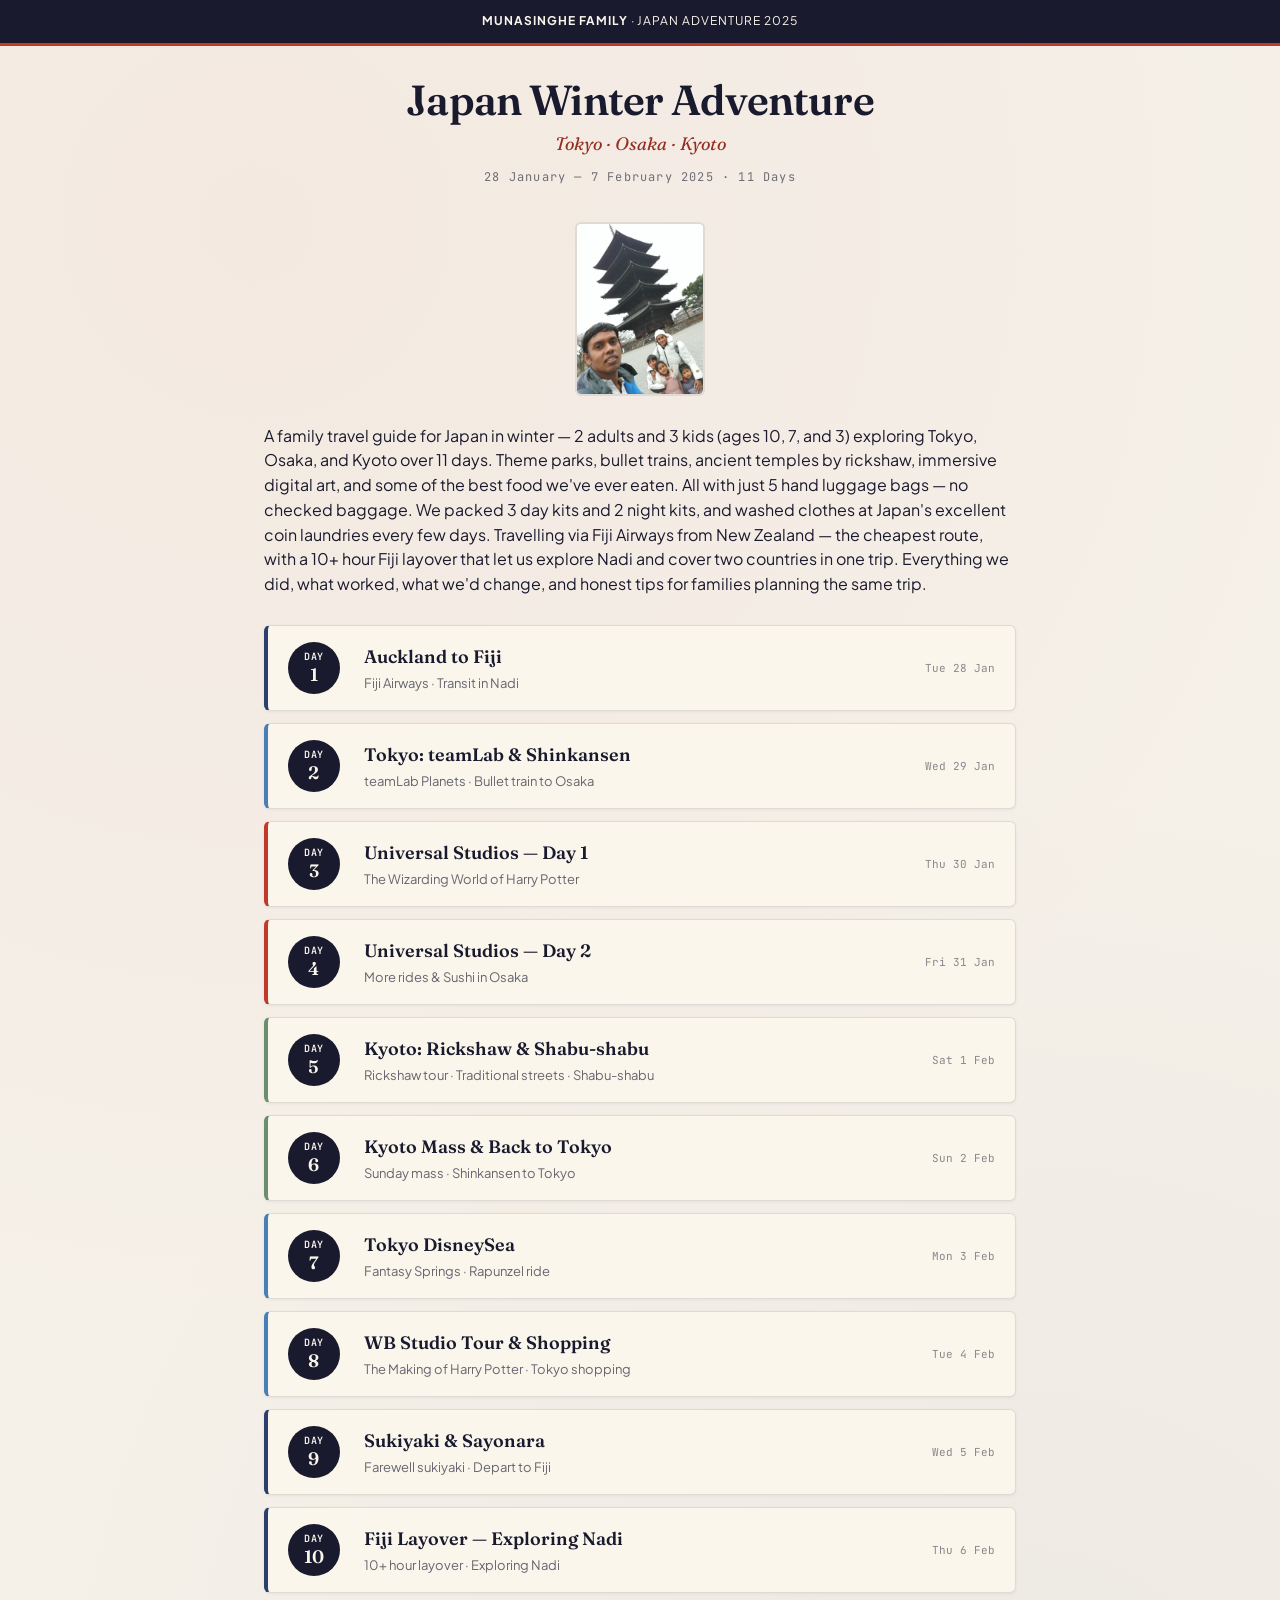
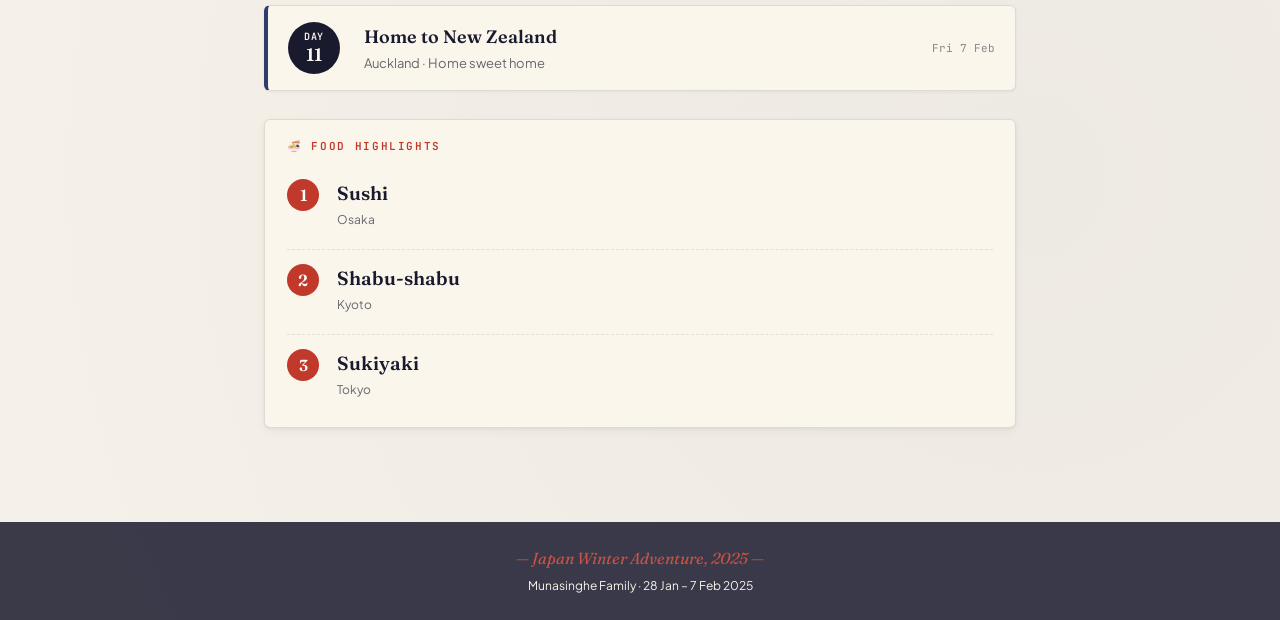
==== Japan/index.html @ 6b9cfd55 "Initial commit — Japan Winter Adventure 2025 travel guide Family travel guide for 11-day Japan trip " ====
<!DOCTYPE html>
<html lang="en">
<head>
<meta charset="UTF-8">
<meta name="viewport" content="width=device-width, initial-scale=1.0">
<title>Munasinghe Family Japan Trip 2025</title>
<link rel="stylesheet" href="styles.css">
<script src="photos.js" defer></script>
</head>
<body>
<div class="topbar"><strong>Munasinghe Family</strong> · Japan Adventure 2025</div>
<div class="container">

  <div class="trip-header">
    <h1>Japan Winter Adventure</h1>
    <div class="trip-sub">Tokyo · Osaka · Kyoto</div>
    <div class="trip-dates">28 January — 7 February 2025 · 11 Days</div>
  </div>

  <div class="photo-grid" style="margin-bottom: 28px;">
    <div class="photo-slot portrait">
      <img src="images/japan-family-hero.jpg" alt="japan-family-hero.jpg">
    </div>
  </div>

  <div class="summary" style="margin-bottom: 28px;">A family travel guide for Japan in winter — 2 adults and 3 kids (ages 10, 7, and 3) exploring Tokyo, Osaka, and Kyoto over 11 days. Theme parks, bullet trains, ancient temples by rickshaw, immersive digital art, and some of the best food we've ever eaten. All with just 5 hand luggage bags — no checked baggage. We packed 3 day kits and 2 night kits, and washed clothes at Japan's excellent coin laundries every few days. Travelling via Fiji Airways from New Zealand — the cheapest route, with a 10+ hour Fiji layover that let us explore Nadi and cover two countries in one trip. Everything we did, what worked, what we'd change, and honest tips for families planning the same trip.</div>

  <div class="day-grid">

    <a href="day_01.html" class="day-card flight">
      <div class="day-badge"><span>DAY</span><span class="num">1</span></div>
      <div class="day-info">
        <h3>Auckland to Fiji</h3>
        <div class="day-desc">Fiji Airways · Transit in Nadi</div>
      </div>
      <div class="day-date">Tue 28 Jan</div>
    </a>

    <a href="day_02.html" class="day-card tokyo">
      <div class="day-badge"><span>DAY</span><span class="num">2</span></div>
      <div class="day-info">
        <h3>Tokyo: teamLab &amp; Shinkansen</h3>
        <div class="day-desc">teamLab Planets · Bullet train to Osaka</div>
      </div>
      <div class="day-date">Wed 29 Jan</div>
    </a>

    <a href="day_03.html" class="day-card osaka">
      <div class="day-badge"><span>DAY</span><span class="num">3</span></div>
      <div class="day-info">
        <h3>Universal Studios — Day 1</h3>
        <div class="day-desc">The Wizarding World of Harry Potter</div>
      </div>
      <div class="day-date">Thu 30 Jan</div>
    </a>

    <a href="day_04.html" class="day-card osaka">
      <div class="day-badge"><span>DAY</span><span class="num">4</span></div>
      <div class="day-info">
        <h3>Universal Studios — Day 2</h3>
        <div class="day-desc">More rides &amp; Sushi in Osaka</div>
      </div>
      <div class="day-date">Fri 31 Jan</div>
    </a>

    <a href="day_05.html" class="day-card kyoto">
      <div class="day-badge"><span>DAY</span><span class="num">5</span></div>
      <div class="day-info">
        <h3>Kyoto: Rickshaw &amp; Shabu-shabu</h3>
        <div class="day-desc">Rickshaw tour · Traditional streets · Shabu-shabu</div>
      </div>
      <div class="day-date">Sat 1 Feb</div>
    </a>

    <a href="day_06.html" class="day-card kyoto">
      <div class="day-badge"><span>DAY</span><span class="num">6</span></div>
      <div class="day-info">
        <h3>Kyoto Mass &amp; Back to Tokyo</h3>
        <div class="day-desc">Sunday mass · Shinkansen to Tokyo</div>
      </div>
      <div class="day-date">Sun 2 Feb</div>
    </a>

    <a href="day_07.html" class="day-card tokyo">
      <div class="day-badge"><span>DAY</span><span class="num">7</span></div>
      <div class="day-info">
        <h3>Tokyo DisneySea</h3>
        <div class="day-desc">Fantasy Springs · Rapunzel ride</div>
      </div>
      <div class="day-date">Mon 3 Feb</div>
    </a>

    <a href="day_08.html" class="day-card tokyo">
      <div class="day-badge"><span>DAY</span><span class="num">8</span></div>
      <div class="day-info">
        <h3>WB Studio Tour &amp; Shopping</h3>
        <div class="day-desc">The Making of Harry Potter · Tokyo shopping</div>
      </div>
      <div class="day-date">Tue 4 Feb</div>
    </a>

    <a href="day_09.html" class="day-card flight">
      <div class="day-badge"><span>DAY</span><span class="num">9</span></div>
      <div class="day-info">
        <h3>Sukiyaki &amp; Sayonara</h3>
        <div class="day-desc">Farewell sukiyaki · Depart to Fiji</div>
      </div>
      <div class="day-date">Wed 5 Feb</div>
    </a>

    <a href="day_10.html" class="day-card flight">
      <div class="day-badge"><span>DAY</span><span class="num">10</span></div>
      <div class="day-info">
        <h3>Fiji Layover — Exploring Nadi</h3>
        <div class="day-desc">10+ hour layover · Exploring Nadi</div>
      </div>
      <div class="day-date">Thu 6 Feb</div>
    </a>

    <a href="day_11.html" class="day-card flight">
      <div class="day-badge"><span>DAY</span><span class="num">11</span></div>
      <div class="day-info">
        <h3>Home to New Zealand</h3>
        <div class="day-desc">Auckland · Home sweet home</div>
      </div>
      <div class="day-date">Fri 7 Feb</div>
    </a>

  </div>

  <div class="card" style="margin-top: 28px;">
    <div class="card-label">🍜 Food Highlights</div>
    <div class="excursion-item">
      <div class="ex-num">1</div>
      <div><div class="ex-name">Sushi</div><div class="ex-addr">Osaka</div></div>
    </div>
    <div class="excursion-item">
      <div class="ex-num">2</div>
      <div><div class="ex-name">Shabu-shabu</div><div class="ex-addr">Kyoto</div></div>
    </div>
    <div class="excursion-item">
      <div class="ex-num">3</div>
      <div><div class="ex-name">Sukiyaki</div><div class="ex-addr">Tokyo</div></div>
    </div>
  </div>

</div>
<footer>
  <div class="mark">— Japan Winter Adventure, 2025 —</div>
  <div>Munasinghe Family · 28 Jan – 7 Feb 2025</div>
</footer>
</body>
</html>
---- Japan/styles.css ----
@import url('https://fonts.googleapis.com/css2?family=Fraunces:ital,wght@0,600;1,500&family=Plus+Jakarta+Sans:wght@400;600;700&family=JetBrains+Mono:wght@400;600&display=swap');

:root {
  --ink: #1a1a2e;
  --parchment: #f5f0e8;
  --cream: #faf6ec;
  --vermillion: #c0392b;
  --vermillion-deep: #962d22;
  --gold: #c89b3c;
  --gold-deep: #a47a23;
  --indigo: #2c3e6b;
  --sakura: #e8a0b4;
  --sage: #6b8e6f;
  --sky: #4a7fb5;
  --line: rgba(26,26,46,0.12);
}

* { margin: 0; padding: 0; box-sizing: border-box; }

body {
  font-family: 'Plus Jakarta Sans', -apple-system, sans-serif;
  background: var(--parchment); color: var(--ink); line-height: 1.55;
  background-image:
    radial-gradient(circle at 20% 10%, rgba(192,57,43,0.04), transparent 50%),
    radial-gradient(circle at 80% 80%, rgba(44,62,107,0.04), transparent 50%);
}

/* ── Top bar ── */
.topbar {
  background: var(--ink); color: var(--cream);
  padding: 12px 24px; text-align: center;
  font-size: 12px; letter-spacing: 0.08em; text-transform: uppercase;
  border-bottom: 3px solid var(--vermillion);
}
.topbar a { color: var(--gold); text-decoration: none; font-weight: 600; }
.topbar a:hover { text-decoration: underline; }

/* ── Container ── */
.container { max-width: 800px; margin: 0 auto; padding: 32px 24px; }

/* ── Hero ── */
.hero { margin-bottom: 28px; padding-bottom: 20px; border-bottom: 2px solid var(--line); }
.hero .day-num {
  font-family: 'JetBrains Mono', monospace; font-size: 12px;
  letter-spacing: 0.25em; text-transform: uppercase;
  color: var(--vermillion); margin-bottom: 8px; font-weight: 600;
}
.hero h1 {
  font-family: 'Fraunces', serif; font-weight: 600;
  font-size: clamp(34px, 5vw, 50px); letter-spacing: -0.025em;
  line-height: 1.0; color: var(--ink); margin-bottom: 10px;
}
.hero .subtitle {
  font-family: 'Fraunces', serif; font-style: italic;
  font-size: 18px; color: var(--vermillion-deep); margin-bottom: 14px;
}
.hero-meta { display: flex; flex-wrap: wrap; gap: 8px; align-items: center; }
.country-chip {
  display: inline-flex; align-items: center; gap: 6px;
  font-size: 13px; color: white; background: var(--ink);
  padding: 6px 14px; border-radius: 100px; font-weight: 600;
}
.country-chip .sub { opacity: 0.7; font-weight: 400; margin-left: 4px; }
.city-chip {
  font-size: 12px; padding: 6px 12px; border-radius: 100px;
  font-weight: 600; background: var(--vermillion); color: white;
}
.city-chip.travel { background: var(--sky); }
.city-chip.transit { background: var(--indigo); }
.date-chip {
  font-family: 'JetBrains Mono', monospace; font-size: 11px;
  letter-spacing: 0.05em; padding: 6px 12px;
  background: var(--cream); border: 1px solid var(--line);
  border-radius: 4px; font-weight: 600;
}

/* ── Cards ── */
.card {
  background: var(--cream); border: 1px solid var(--line); border-radius: 6px;
  padding: 18px 22px; margin-bottom: 14px;
  box-shadow: 0 1px 3px rgba(26,26,46,0.06), 0 4px 12px rgba(26,26,46,0.04);
}
.card-label {
  font-family: 'JetBrains Mono', monospace; font-size: 11px;
  letter-spacing: 0.15em; text-transform: uppercase;
  color: var(--vermillion); font-weight: 600; margin-bottom: 10px;
}

.summary { font-size: 16px; line-height: 1.55; margin-bottom: 20px; }

/* Card variants */
.travel-card { border-left: 4px solid var(--sky); font-size: 14px; }
.travel-card div { margin: 4px 0; }
.travel-card strong { font-weight: 600; }

.food-card { border-left: 4px solid var(--gold); }
.food-card .food-name { font-family: 'Fraunces', serif; font-size: 20px; font-weight: 600; margin-bottom: 4px; }
.food-card .food-note { font-size: 14px; opacity: 0.75; }

.highlight-card { border-left: 4px solid var(--vermillion); }
.tip-card { border-left: 4px solid var(--sakura); }

.list-card ul { list-style: none; padding: 0; }
.list-card li {
  padding: 7px 0 7px 28px; position: relative;
  font-size: 14.5px; line-height: 1.55;
  border-bottom: 1px dashed rgba(26,26,46,0.08);
}
.list-card li:last-child { border-bottom: none; }
.list-card li::before {
  content: '•'; position: absolute; left: 8px; top: 6px;
  color: var(--vermillion); font-size: 18px; font-weight: 700;
}
.tip-card li::before { color: var(--sakura); }

/* ── Photo + Content side-by-side ── */
.photo-content {
  display: grid; grid-template-columns: 1fr 1fr;
  gap: 16px; margin-bottom: 14px; align-items: start;
}
.photo-content.img-left { grid-template-columns: auto 1fr; }
.photo-content.img-right { grid-template-columns: 1fr auto; }
.photo-content .photo-side {
  display: flex; flex-direction: column; gap: 10px;
}
.photo-content .content-side {
  display: flex; flex-direction: column; gap: 14px;
}

/* ── Photo slots ── */
.photo-slot {
  background: var(--cream); border: 2px dashed var(--line);
  border-radius: 6px; overflow: hidden; position: relative;
  display: flex; align-items: center; justify-content: center;
  width: 200px; aspect-ratio: 4 / 3;
}
.photo-slot img {
  width: 100%; height: 100%; display: block; border-radius: 4px;
  object-fit: cover;
}
.photo-slot.landscape {
  aspect-ratio: 16 / 10;
  width: 240px;
}
.photo-slot.portrait {
  aspect-ratio: 3 / 4;
  width: 150px;
}

/* ── Standalone photo grids (for rows of multiple photos) ── */
.photo-grid {
  display: flex; flex-wrap: wrap; gap: 10px; margin-bottom: 14px;
  justify-content: center;
}
.photo-grid .photo-slot { flex: 0 1 180px; }
.photo-grid .photo-slot.landscape { flex: 0 1 200px; max-width: 260px; }
.photo-grid .photo-slot.portrait { flex: 0 0 130px; }
.photo-slot .placeholder {
  text-align: center; padding: 20px; font-size: 12px;
  color: rgba(26,26,46,0.35); font-weight: 600;
  font-family: 'JetBrains Mono', monospace;
}
.photo-slot .placeholder::before {
  content: '📷'; display: block; font-size: 28px; margin-bottom: 8px;
}
.photo-caption {
  font-size: 12px; text-align: center; opacity: 0.6;
  margin-top: 6px; font-style: italic;
}

/* ── Excursion items ── */
.excursion-item {
  display: grid; grid-template-columns: 36px 1fr;
  gap: 14px; padding: 14px 0;
  border-bottom: 1px dashed rgba(26,26,46,0.1); align-items: start;
}
.excursion-item:last-child { border-bottom: none; padding-bottom: 4px; }
.excursion-item:first-of-type { padding-top: 4px; }
.ex-num {
  width: 32px; height: 32px; background: var(--vermillion); color: white;
  border-radius: 50%; display: flex; align-items: center; justify-content: center;
  font-family: 'Fraunces', serif; font-size: 16px; font-weight: 600; flex-shrink: 0;
}
.ex-name { font-family: 'Fraunces', serif; font-size: 19px; font-weight: 600; margin-bottom: 2px; }
.ex-addr { font-size: 12px; opacity: 0.65; margin-bottom: 6px; }
.ex-note { font-size: 14px; line-height: 1.5; margin-bottom: 6px; }
.ex-meta { display: flex; flex-wrap: wrap; gap: 12px; font-size: 12px; opacity: 0.75; font-weight: 600; }
.ex-meta span { background: var(--parchment); padding: 3px 8px; border-radius: 3px; }

/* ── Navigation ── */
.nav-row {
  display: flex; justify-content: space-between; align-items: center;
  gap: 12px; margin-top: 36px; padding-top: 22px;
  border-top: 1px solid var(--line); flex-wrap: wrap;
}
.nav-link {
  font-size: 13px; color: var(--ink); text-decoration: none; font-weight: 600;
  padding: 8px 14px; border: 1px solid var(--line); border-radius: 4px;
  transition: all 0.15s; background: var(--cream); white-space: nowrap;
  overflow: hidden; text-overflow: ellipsis; max-width: 45%;
}
.nav-link:hover:not(.disabled) { background: var(--ink); color: var(--cream); border-color: var(--ink); }
.nav-link.disabled { opacity: 0.4; cursor: default; }
.nav-home { text-align: center; background: var(--vermillion); color: white; border-color: var(--vermillion-deep); }
.nav-home:hover { background: var(--vermillion-deep); color: white; }

/* ── Footer ── */
footer {
  background: var(--ink); color: var(--cream); padding: 24px;
  margin-top: 48px; text-align: center; font-size: 12px; opacity: 0.85;
}
footer .mark {
  font-family: 'Fraunces', serif; font-style: italic;
  color: var(--vermillion); font-size: 16px; margin-bottom: 6px;
}

/* ── Index page ── */
.trip-header { text-align: center; margin-bottom: 36px; }
.trip-header h1 {
  font-family: 'Fraunces', serif; font-weight: 600;
  font-size: clamp(28px, 4vw, 42px); letter-spacing: -0.02em;
  line-height: 1.05; margin-bottom: 8px;
}
.trip-header .trip-sub {
  font-family: 'Fraunces', serif; font-style: italic;
  font-size: 18px; color: var(--vermillion-deep);
}
.trip-header .trip-dates {
  font-family: 'JetBrains Mono', monospace; font-size: 12px;
  letter-spacing: 0.1em; margin-top: 10px; opacity: 0.6;
}
.day-grid { display: grid; gap: 12px; }
.day-card {
  display: grid; grid-template-columns: 60px 1fr auto;
  align-items: center; gap: 16px;
  background: var(--cream); border: 1px solid var(--line); border-radius: 6px;
  padding: 16px 20px; text-decoration: none; color: var(--ink);
  box-shadow: 0 1px 3px rgba(26,26,46,0.06);
  transition: all 0.15s;
}
.day-card:hover { border-color: var(--vermillion); box-shadow: 0 2px 8px rgba(192,57,43,0.12); transform: translateY(-1px); }
.day-card .day-badge {
  width: 52px; height: 52px; border-radius: 50%;
  background: var(--ink); color: var(--cream);
  display: flex; flex-direction: column; align-items: center; justify-content: center;
  font-family: 'JetBrains Mono', monospace; font-size: 10px; font-weight: 600;
  letter-spacing: 0.05em; line-height: 1.3;
}
.day-card .day-badge .num { font-size: 18px; font-family: 'Fraunces', serif; }
.day-card .day-info h3 { font-family: 'Fraunces', serif; font-size: 18px; font-weight: 600; margin-bottom: 2px; }
.day-card .day-info .day-desc { font-size: 13px; opacity: 0.65; }
.day-card .day-date { font-family: 'JetBrains Mono', monospace; font-size: 11px; opacity: 0.5; text-align: right; white-space: nowrap; }
.day-card.flight { border-left: 4px solid var(--indigo); }
.day-card.osaka { border-left: 4px solid var(--vermillion); }
.day-card.kyoto { border-left: 4px solid var(--sage); }
.day-card.tokyo { border-left: 4px solid var(--sky); }

/* ── Responsive ── */
@media (max-width: 600px) {
  .container { padding: 24px 16px; }
  .nav-link { font-size: 11px; padding: 6px 10px; max-width: 40%; }
  .photo-content { grid-template-columns: 1fr !important; }
  .photo-content .photo-side { align-items: center; }
  .photo-slot, .photo-slot.landscape { width: 100%; max-width: 320px; }
  .photo-slot.portrait { width: 140px; max-width: 140px; }
  .photo-grid .photo-slot { flex: 1 1 140px; max-width: 100%; }
  .day-card { grid-template-columns: 48px 1fr; }
  .day-card .day-date { display: none; }
}
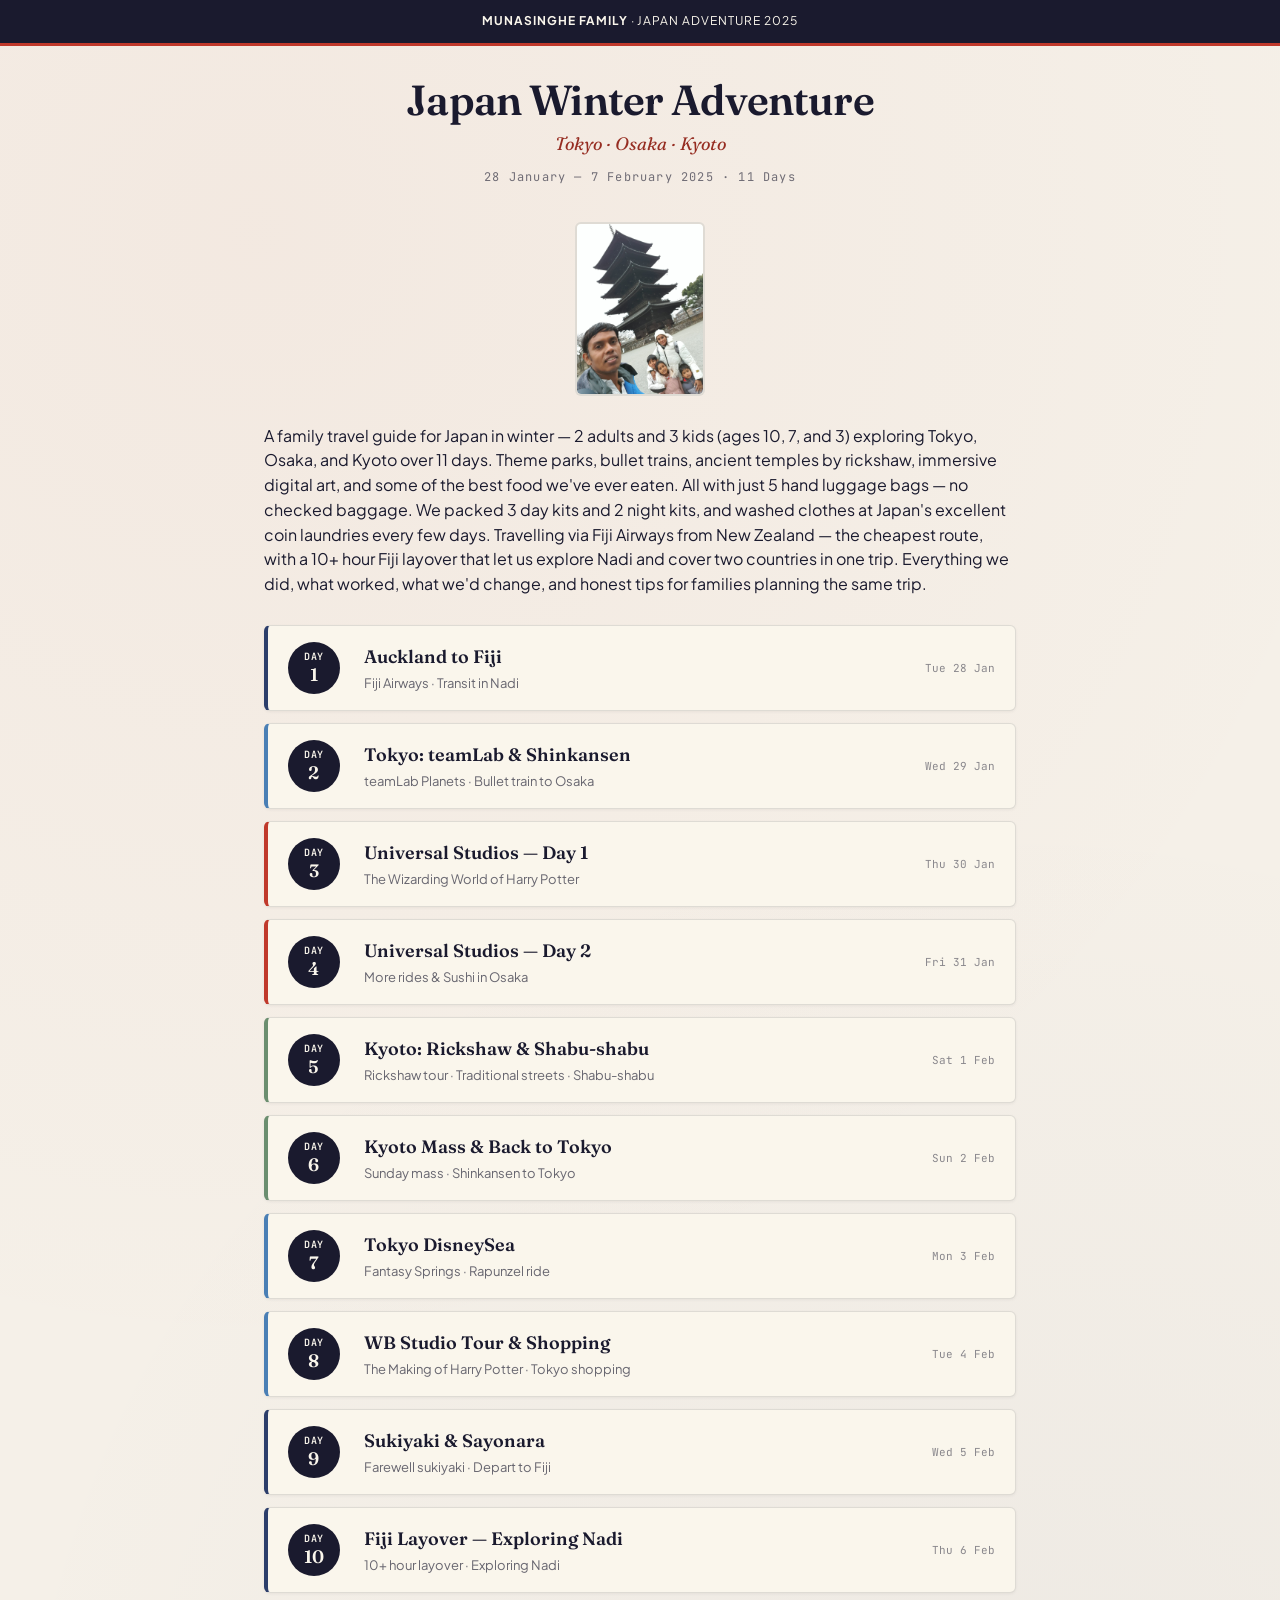
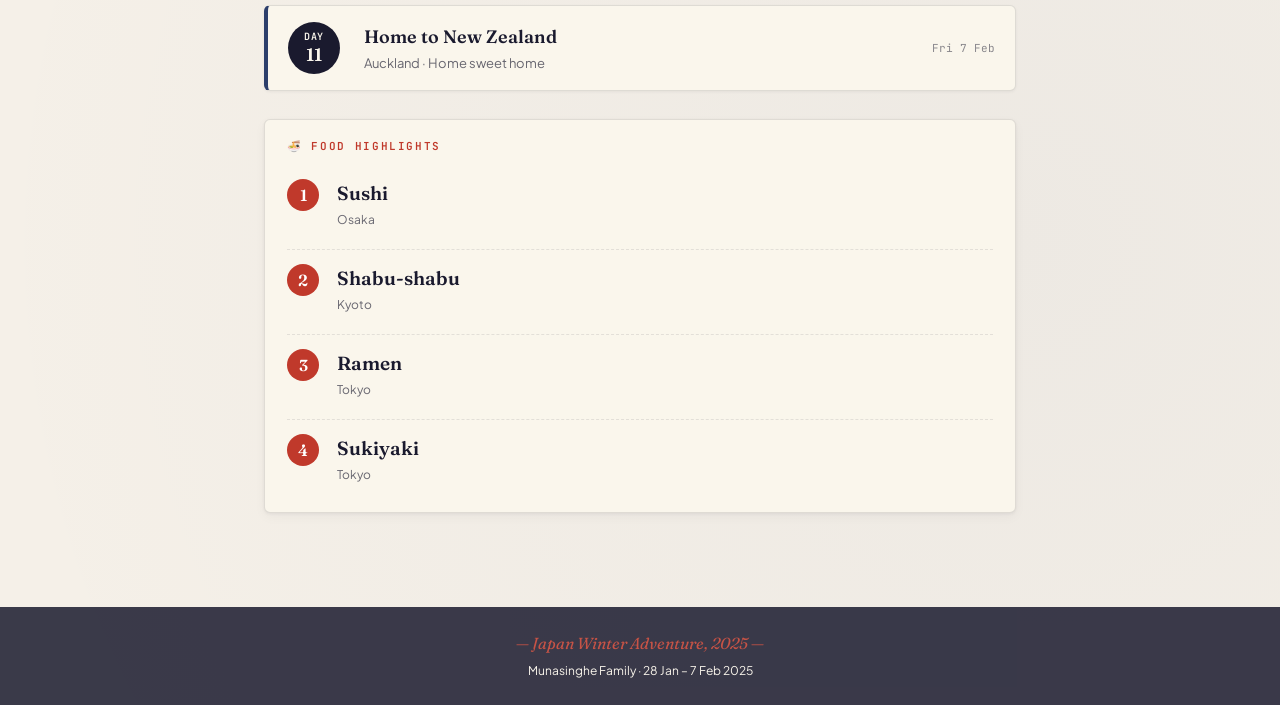
==== commit c4d4866a: "Add ramen to food highlights on Japan index Co-Authored-By: Claude Opus 4.6 <noreply@anthropic.com>" ====
--- a/Japan/index.html
+++ b/Japan/index.html
@@ -140,6 +140,10 @@
     </div>
     <div class="excursion-item">
       <div class="ex-num">3</div>
+      <div><div class="ex-name">Ramen</div><div class="ex-addr">Tokyo</div></div>
+    </div>
+    <div class="excursion-item">
+      <div class="ex-num">4</div>
       <div><div class="ex-name">Sukiyaki</div><div class="ex-addr">Tokyo</div></div>
     </div>
   </div>
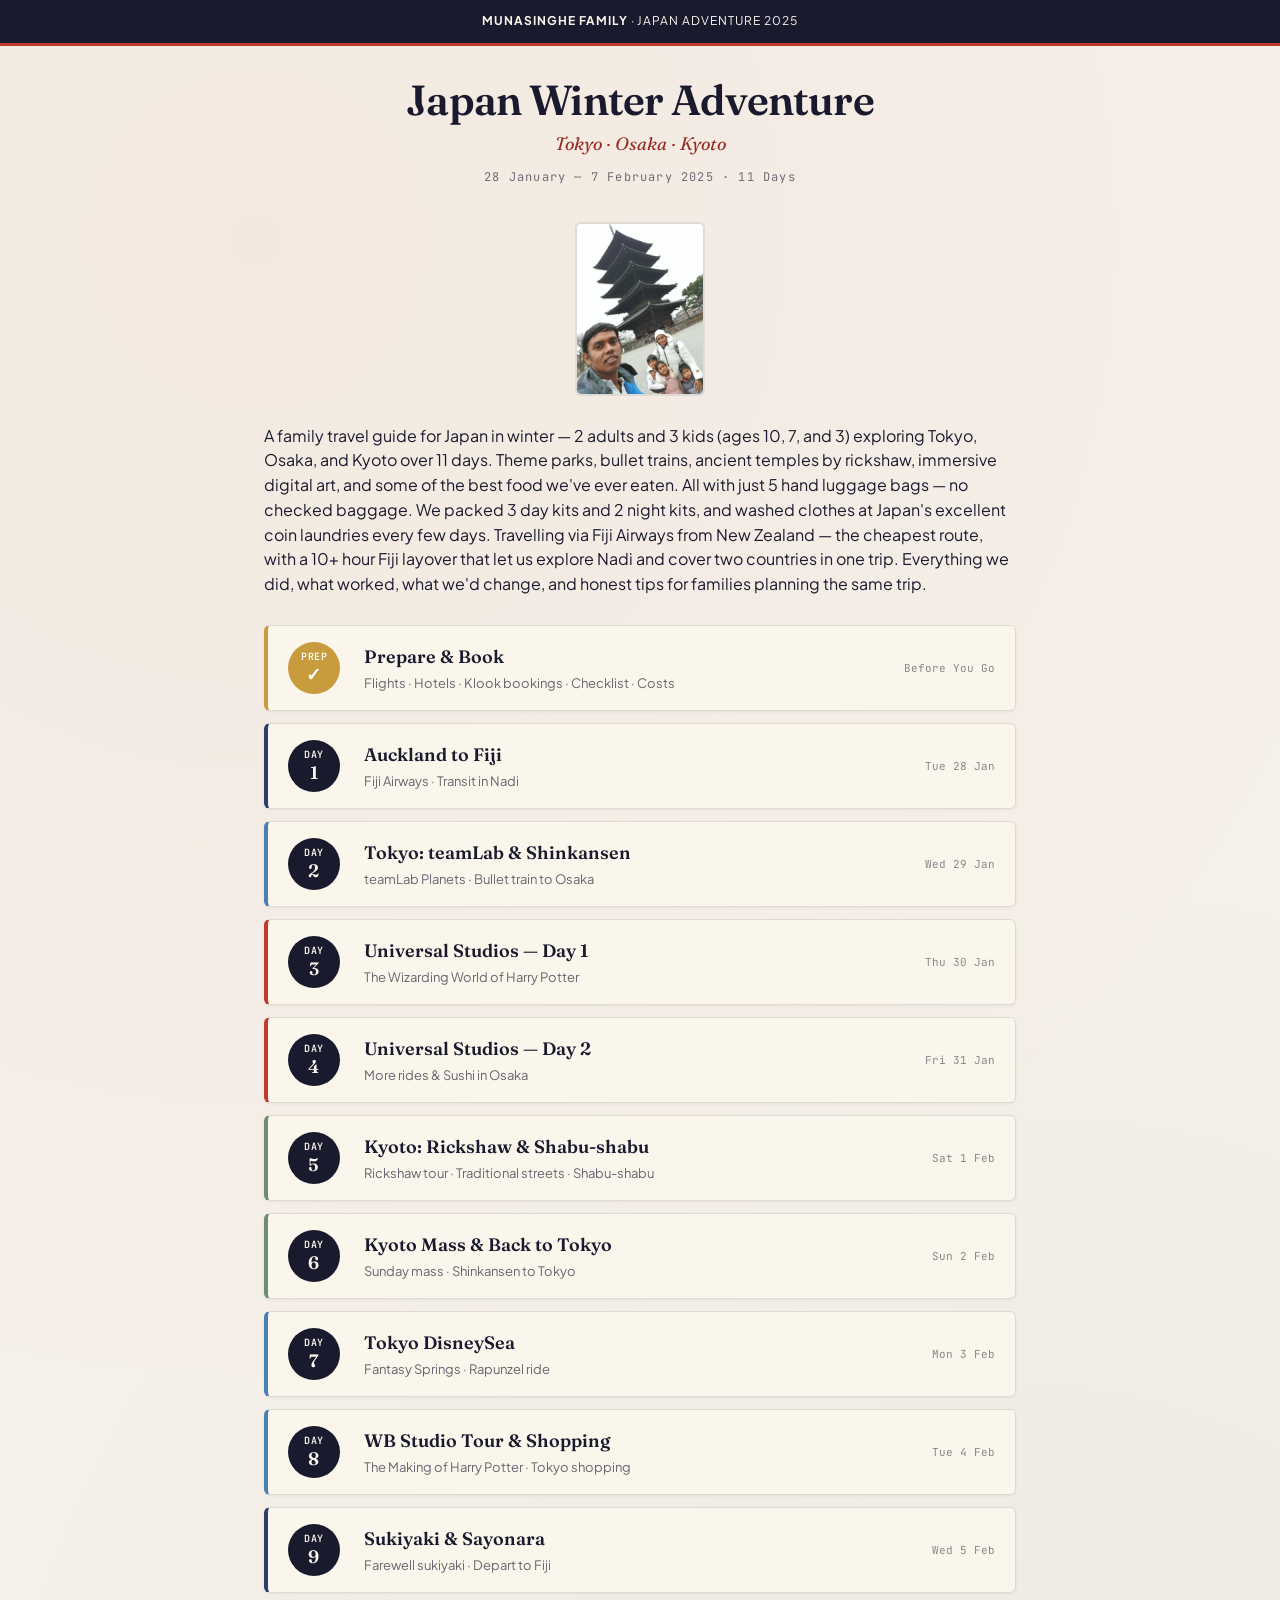
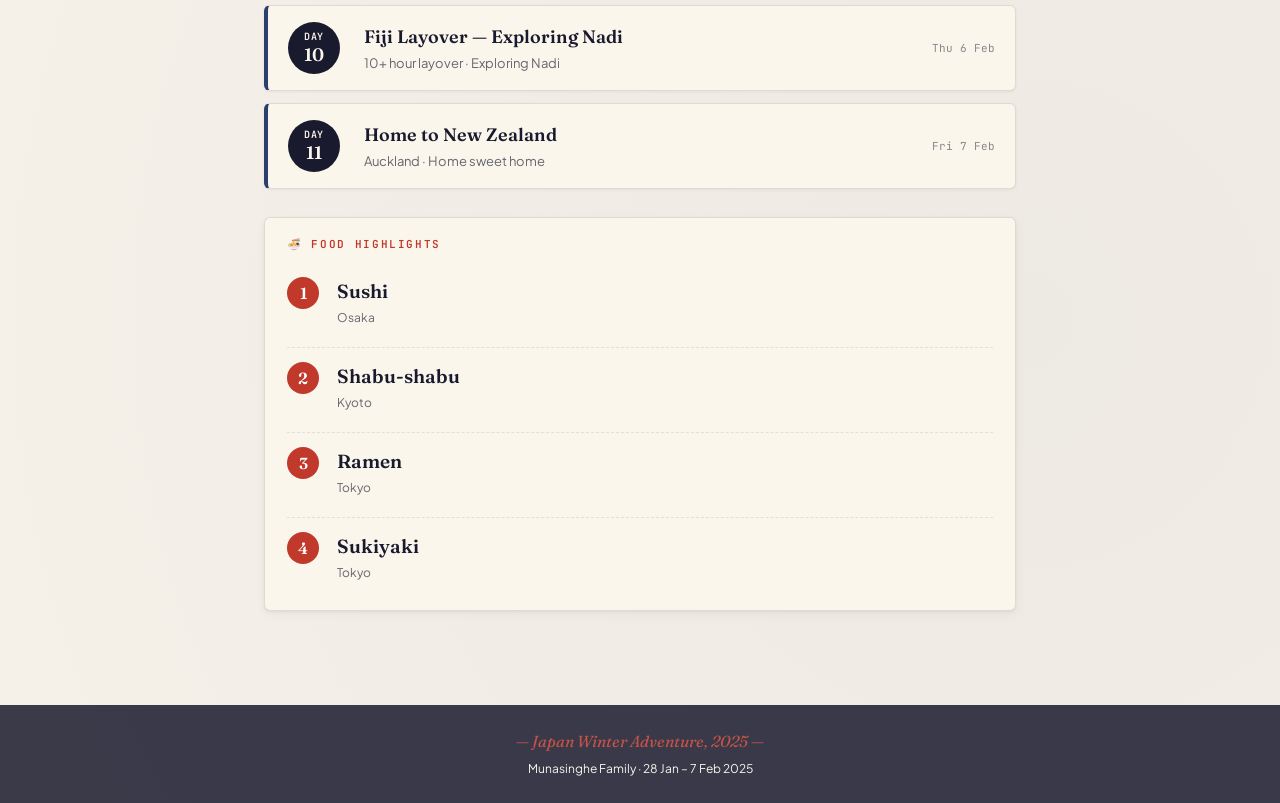
==== commit cb5dc5d4: "Add Prepare & Book page with full trip costs and checklist New preparation guide consolidating all b" ====
--- a/Japan/index.html
+++ b/Japan/index.html
@@ -26,6 +26,15 @@
   <div class="summary" style="margin-bottom: 28px;">A family travel guide for Japan in winter — 2 adults and 3 kids (ages 10, 7, and 3) exploring Tokyo, Osaka, and Kyoto over 11 days. Theme parks, bullet trains, ancient temples by rickshaw, immersive digital art, and some of the best food we've ever eaten. All with just 5 hand luggage bags — no checked baggage. We packed 3 day kits and 2 night kits, and washed clothes at Japan's excellent coin laundries every few days. Travelling via Fiji Airways from New Zealand — the cheapest route, with a 10+ hour Fiji layover that let us explore Nadi and cover two countries in one trip. Everything we did, what worked, what we'd change, and honest tips for families planning the same trip.</div>
 
   <div class="day-grid">
+
+    <a href="prepare.html" class="day-card" style="border-left: 4px solid var(--gold);">
+      <div class="day-badge" style="background: var(--gold); color: white;"><span>PREP</span><span class="num">✓</span></div>
+      <div class="day-info">
+        <h3>Prepare &amp; Book</h3>
+        <div class="day-desc">Flights · Hotels · Klook bookings · Checklist · Costs</div>
+      </div>
+      <div class="day-date">Before You Go</div>
+    </a>
 
     <a href="day_01.html" class="day-card flight">
       <div class="day-badge"><span>DAY</span><span class="num">1</span></div>
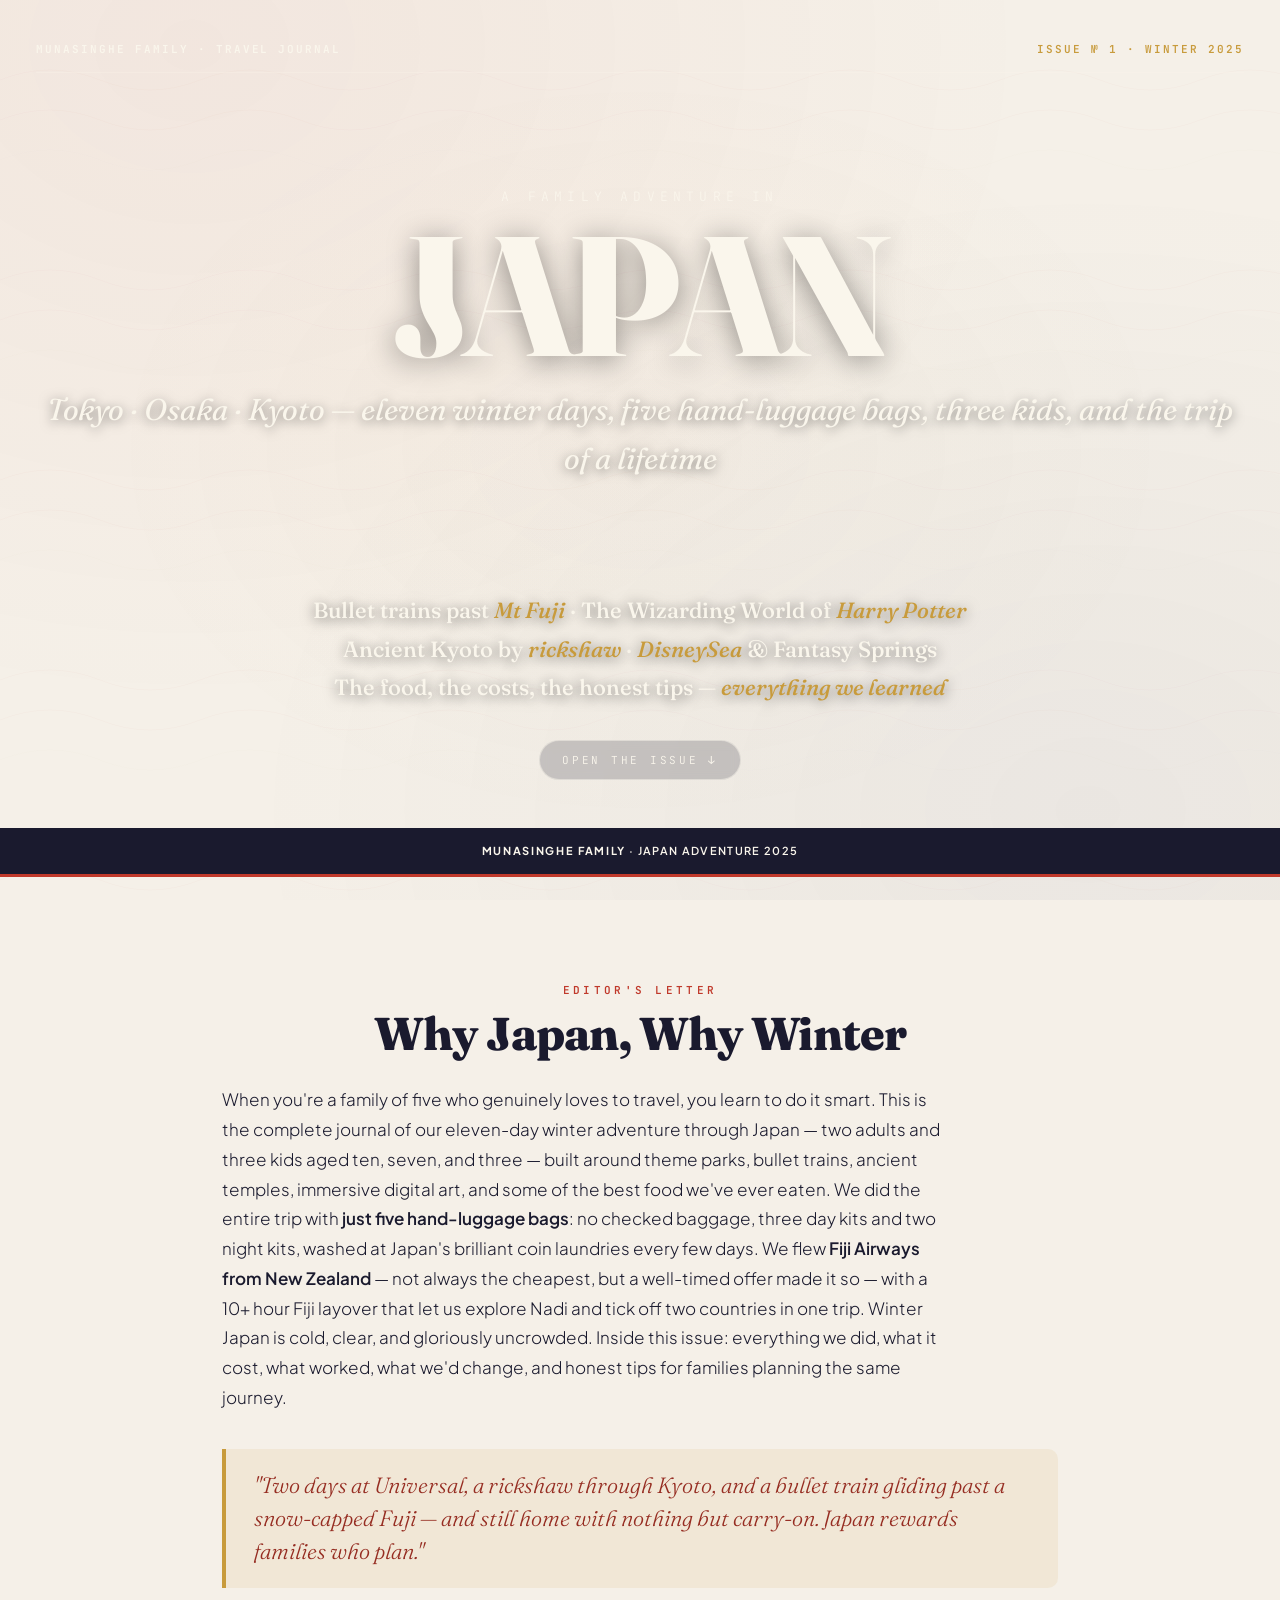
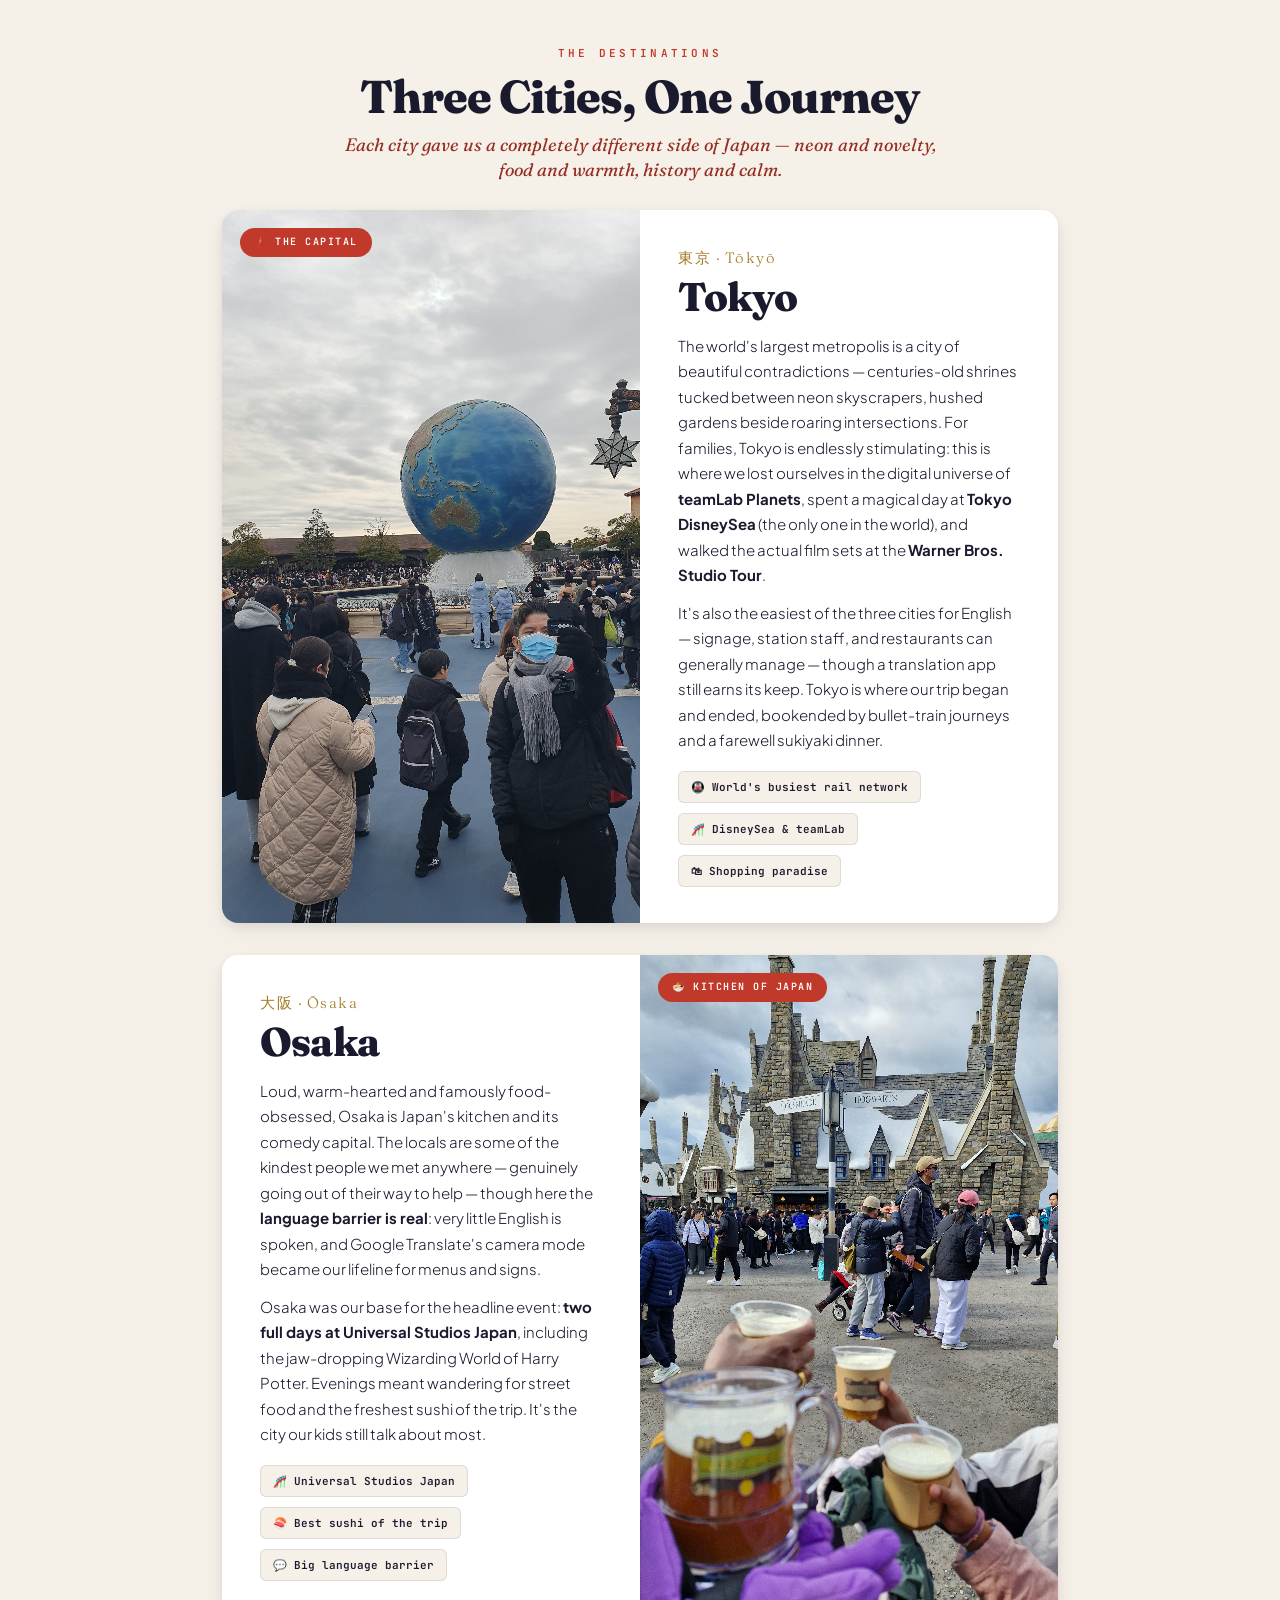
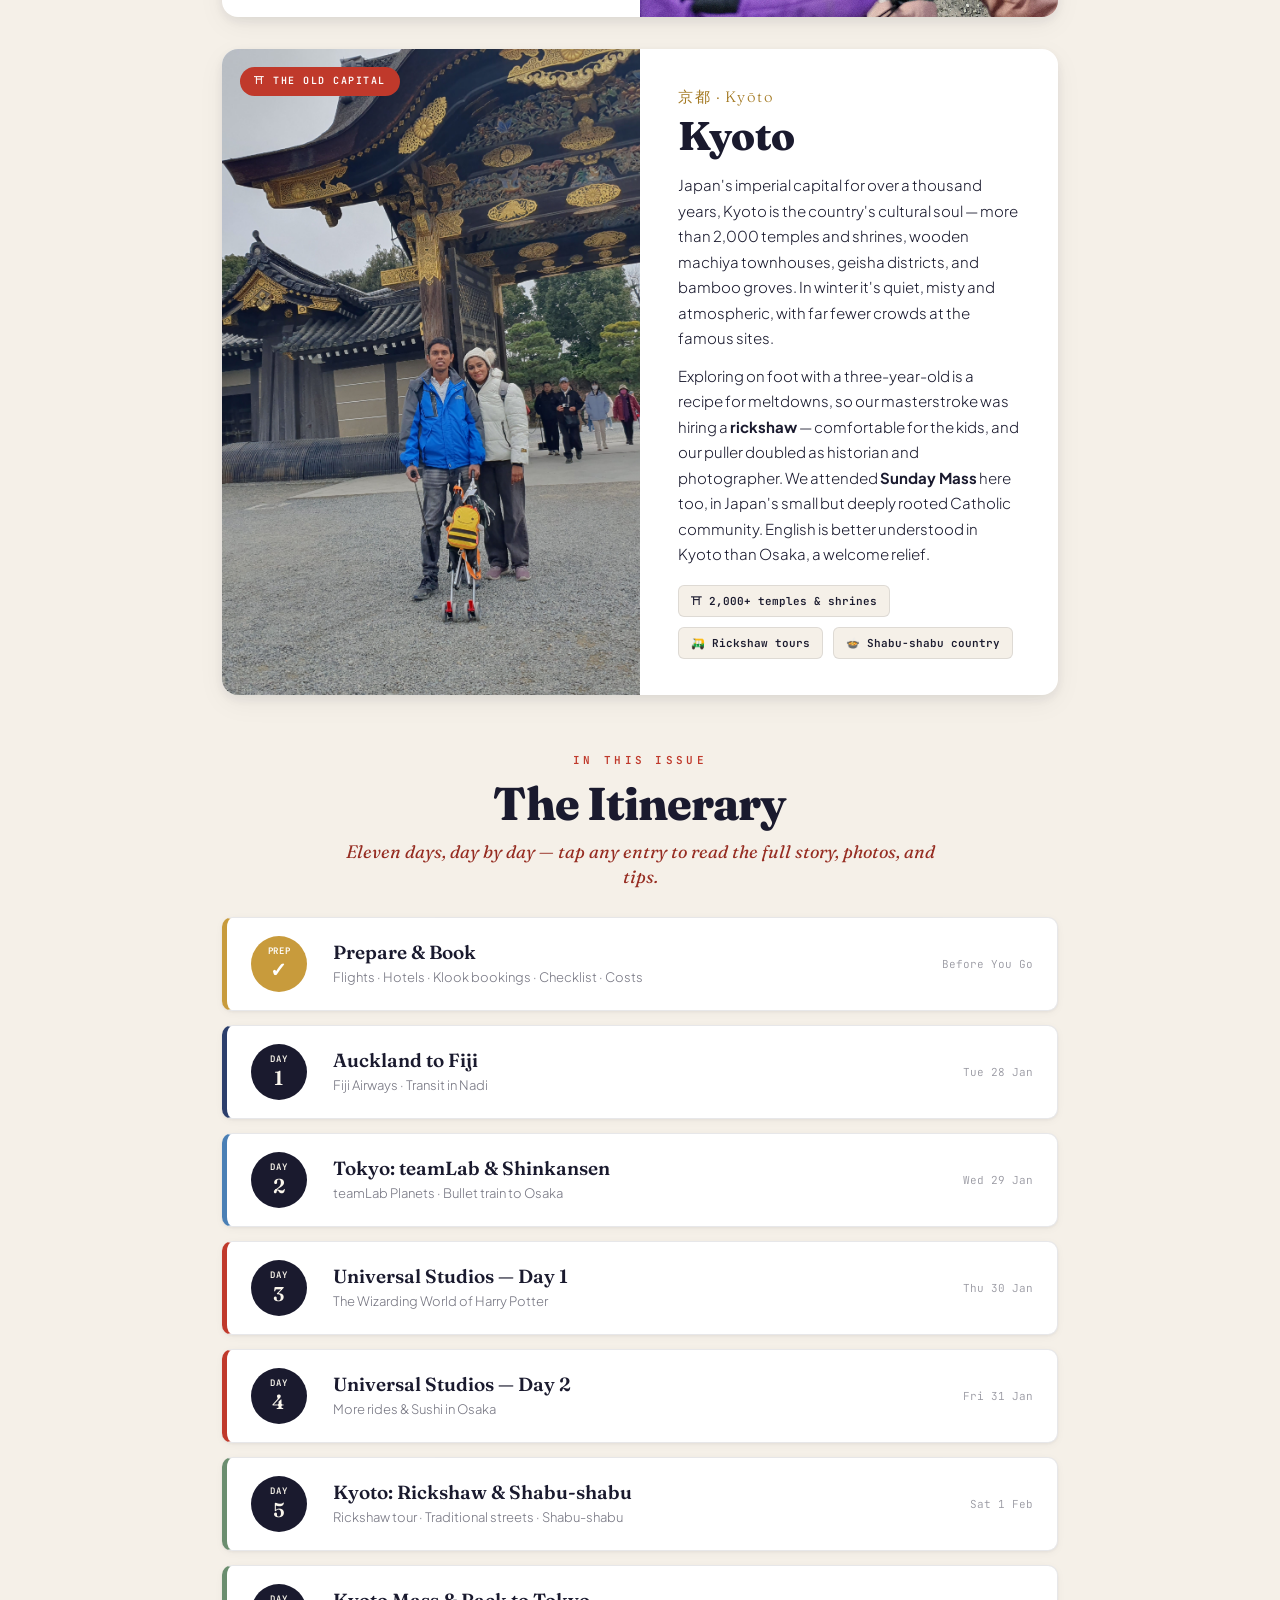
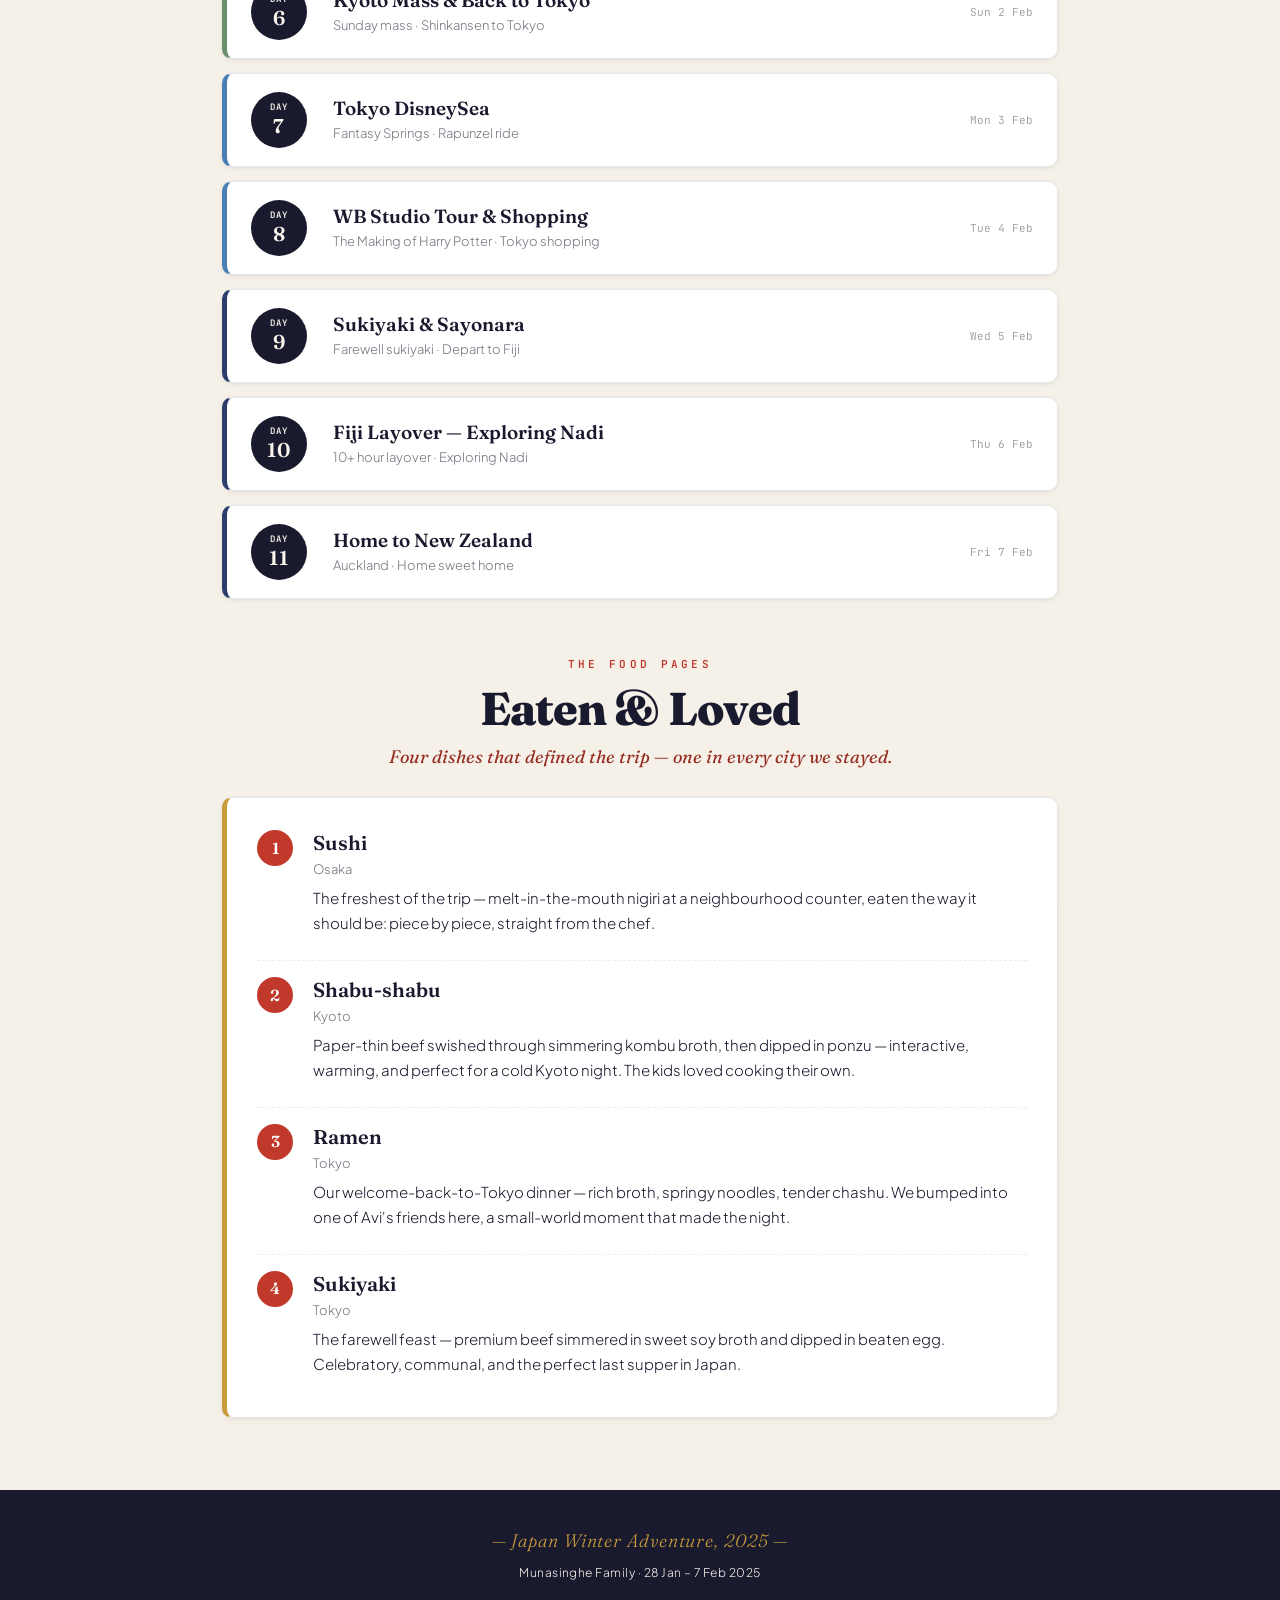
==== commit 97500cee: "Magazine cover page + city feature spreads - Full-bleed magazine cover with masthead "JAPAN", issue " ====
--- a/Japan/index.html
+++ b/Japan/index.html
@@ -3,31 +3,120 @@
 <head>
 <meta charset="UTF-8">
 <meta name="viewport" content="width=device-width, initial-scale=1.0">
-<title>Munasinghe Family Japan Trip 2025</title>
+<title>JAPAN — A Munasinghe Family Travel Journal · Winter 2025</title>
 <link rel="stylesheet" href="styles.css">
 <script src="photos.js" defer></script>
 </head>
 <body>
+
+<!-- ═══════════ MAGAZINE COVER ═══════════ -->
+<div class="cover">
+  <div class="cover-bg" style="background-image: url('images/japan-family-hero.jpg');"></div>
+
+  <div class="cover-top">
+    <span>Munasinghe Family · Travel Journal</span>
+    <span class="issue">Issue № 1 · Winter 2025</span>
+  </div>
+
+  <div class="cover-masthead">
+    <div class="cover-kicker">A Family Adventure In</div>
+    <h1>JAPAN</h1>
+    <div class="cover-sub">Tokyo · Osaka · Kyoto — eleven winter days, five hand-luggage bags, three kids, and the trip of a lifetime</div>
+  </div>
+
+  <div class="cover-lines">
+    <div class="cover-line">Bullet trains past <span class="accent">Mt Fuji</span> · The Wizarding World of <span class="accent">Harry Potter</span></div>
+    <div class="cover-line">Ancient Kyoto by <span class="accent">rickshaw</span> · <span class="accent">DisneySea</span> &amp; Fantasy Springs</div>
+    <div class="cover-line">The food, the costs, the honest tips — <span class="accent">everything we learned</span></div>
+    <a href="#contents" class="cover-scroll">Open the Issue ↓</a>
+  </div>
+</div>
+
 <div class="topbar"><strong>Munasinghe Family</strong> · Japan Adventure 2025</div>
+
 <div class="container">
 
-  <div class="trip-header">
-    <h1>Japan Winter Adventure</h1>
-    <div class="trip-sub">Tokyo · Osaka · Kyoto</div>
-    <div class="trip-dates">28 January — 7 February 2025 · 11 Days</div>
-  </div>
-
-  <div class="photo-grid" style="margin-bottom: 28px;">
-    <div class="photo-slot portrait">
-      <img src="images/japan-family-hero.jpg" alt="japan-family-hero.jpg">
-    </div>
-  </div>
-
-  <div class="summary" style="margin-bottom: 28px;">A family travel guide for Japan in winter — 2 adults and 3 kids (ages 10, 7, and 3) exploring Tokyo, Osaka, and Kyoto over 11 days. Theme parks, bullet trains, ancient temples by rickshaw, immersive digital art, and some of the best food we've ever eaten. All with just 5 hand luggage bags — no checked baggage. We packed 3 day kits and 2 night kits, and washed clothes at Japan's excellent coin laundries every few days. Travelling via Fiji Airways from New Zealand — the cheapest route, with a 10+ hour Fiji layover that let us explore Nadi and cover two countries in one trip. Everything we did, what worked, what we'd change, and honest tips for families planning the same trip.</div>
+  <!-- ═══════════ EDITOR'S LETTER ═══════════ -->
+  <div class="section-head" id="contents">
+    <div class="eyebrow">Editor's Letter</div>
+    <h2>Why Japan, Why Winter</h2>
+  </div>
+
+  <div class="summary">When you're a family of five who genuinely loves to travel, you learn to do it smart. This is the complete journal of our eleven-day winter adventure through Japan — two adults and three kids aged ten, seven, and three — built around theme parks, bullet trains, ancient temples, immersive digital art, and some of the best food we've ever eaten. We did the entire trip with <strong>just five hand-luggage bags</strong>: no checked baggage, three day kits and two night kits, washed at Japan's brilliant coin laundries every few days. We flew <strong>Fiji Airways from New Zealand</strong> — not always the cheapest, but a well-timed offer made it so — with a 10+ hour Fiji layover that let us explore Nadi and tick off two countries in one trip. Winter Japan is cold, clear, and gloriously uncrowded. Inside this issue: everything we did, what it cost, what worked, what we'd change, and honest tips for families planning the same journey.</div>
+
+  <div class="pull-quote">"Two days at Universal, a rickshaw through Kyoto, and a bullet train gliding past a snow-capped Fuji — and still home with nothing but carry-on. Japan rewards families who plan."</div>
+
+  <!-- ═══════════ THE CITIES ═══════════ -->
+  <div class="section-head">
+    <div class="eyebrow">The Destinations</div>
+    <h2>Three Cities, One Journey</h2>
+    <div class="lede">Each city gave us a completely different side of Japan — neon and novelty, food and warmth, history and calm.</div>
+  </div>
+
+  <!-- Tokyo -->
+  <div class="city-feature">
+    <div class="city-img" style="background-image: url('images/day07-disneysea-globe.jpg');">
+      <span class="city-tag">🗼 The Capital</span>
+    </div>
+    <div class="city-body">
+      <div class="city-jp">東京 · Tōkyō</div>
+      <h3>Tokyo</h3>
+      <p>The world's largest metropolis is a city of beautiful contradictions — centuries-old shrines tucked between neon skyscrapers, hushed gardens beside roaring intersections. For families, Tokyo is endlessly stimulating: this is where we lost ourselves in the digital universe of <strong>teamLab Planets</strong>, spent a magical day at <strong>Tokyo DisneySea</strong> (the only one in the world), and walked the actual film sets at the <strong>Warner Bros. Studio Tour</strong>.</p>
+      <p>It's also the easiest of the three cities for English — signage, station staff, and restaurants can generally manage — though a translation app still earns its keep. Tokyo is where our trip began and ended, bookended by bullet-train journeys and a farewell sukiyaki dinner.</p>
+      <div class="city-stats">
+        <span>🚇 World's busiest rail network</span>
+        <span>🎢 DisneySea &amp; teamLab</span>
+        <span>🛍 Shopping paradise</span>
+      </div>
+    </div>
+  </div>
+
+  <!-- Osaka -->
+  <div class="city-feature flip">
+    <div class="city-img" style="background-image: url('images/day03-hogwarts-castle.jpg');">
+      <span class="city-tag">🍜 Kitchen of Japan</span>
+    </div>
+    <div class="city-body">
+      <div class="city-jp">大阪 · Ōsaka</div>
+      <h3>Osaka</h3>
+      <p>Loud, warm-hearted and famously food-obsessed, Osaka is Japan's kitchen and its comedy capital. The locals are some of the kindest people we met anywhere — genuinely going out of their way to help — though here the <strong>language barrier is real</strong>: very little English is spoken, and Google Translate's camera mode became our lifeline for menus and signs.</p>
+      <p>Osaka was our base for the headline event: <strong>two full days at Universal Studios Japan</strong>, including the jaw-dropping Wizarding World of Harry Potter. Evenings meant wandering for street food and the freshest sushi of the trip. It's the city our kids still talk about most.</p>
+      <div class="city-stats">
+        <span>🎢 Universal Studios Japan</span>
+        <span>🍣 Best sushi of the trip</span>
+        <span>💬 Big language barrier</span>
+      </div>
+    </div>
+  </div>
+
+  <!-- Kyoto -->
+  <div class="city-feature">
+    <div class="city-img" style="background-image: url('images/day05-kyoto-temple.jpg');">
+      <span class="city-tag">⛩ The Old Capital</span>
+    </div>
+    <div class="city-body">
+      <div class="city-jp">京都 · Kyōto</div>
+      <h3>Kyoto</h3>
+      <p>Japan's imperial capital for over a thousand years, Kyoto is the country's cultural soul — more than 2,000 temples and shrines, wooden machiya townhouses, geisha districts, and bamboo groves. In winter it's quiet, misty and atmospheric, with far fewer crowds at the famous sites.</p>
+      <p>Exploring on foot with a three-year-old is a recipe for meltdowns, so our masterstroke was hiring a <strong>rickshaw</strong> — comfortable for the kids, and our puller doubled as historian and photographer. We attended <strong>Sunday Mass</strong> here too, in Japan's small but deeply rooted Catholic community. English is better understood in Kyoto than Osaka, a welcome relief.</p>
+      <div class="city-stats">
+        <span>⛩ 2,000+ temples &amp; shrines</span>
+        <span>🛺 Rickshaw tours</span>
+        <span>🍲 Shabu-shabu country</span>
+      </div>
+    </div>
+  </div>
+
+  <!-- ═══════════ CONTENTS ═══════════ -->
+  <div class="section-head">
+    <div class="eyebrow">In This Issue</div>
+    <h2>The Itinerary</h2>
+    <div class="lede">Eleven days, day by day — tap any entry to read the full story, photos, and tips.</div>
+  </div>
 
   <div class="day-grid">
 
-    <a href="prepare.html" class="day-card" style="border-left: 4px solid var(--gold);">
+    <a href="prepare.html" class="day-card" style="border-left: 5px solid var(--gold);">
       <div class="day-badge" style="background: var(--gold); color: white;"><span>PREP</span><span class="num">✓</span></div>
       <div class="day-info">
         <h3>Prepare &amp; Book</h3>
@@ -137,27 +226,50 @@
 
   </div>
 
-  <div class="card" style="margin-top: 28px;">
-    <div class="card-label">🍜 Food Highlights</div>
+  <!-- ═══════════ FOOD ═══════════ -->
+  <div class="section-head">
+    <div class="eyebrow">The Food Pages</div>
+    <h2>Eaten &amp; Loved</h2>
+    <div class="lede">Four dishes that defined the trip — one in every city we stayed.</div>
+  </div>
+
+  <div class="card highlight-card" style="border-left-color: var(--gold);">
     <div class="excursion-item">
       <div class="ex-num">1</div>
-      <div><div class="ex-name">Sushi</div><div class="ex-addr">Osaka</div></div>
+      <div>
+        <div class="ex-name">Sushi</div>
+        <div class="ex-addr">Osaka</div>
+        <div class="ex-note">The freshest of the trip — melt-in-the-mouth nigiri at a neighbourhood counter, eaten the way it should be: piece by piece, straight from the chef.</div>
+      </div>
     </div>
     <div class="excursion-item">
       <div class="ex-num">2</div>
-      <div><div class="ex-name">Shabu-shabu</div><div class="ex-addr">Kyoto</div></div>
+      <div>
+        <div class="ex-name">Shabu-shabu</div>
+        <div class="ex-addr">Kyoto</div>
+        <div class="ex-note">Paper-thin beef swished through simmering kombu broth, then dipped in ponzu — interactive, warming, and perfect for a cold Kyoto night. The kids loved cooking their own.</div>
+      </div>
     </div>
     <div class="excursion-item">
       <div class="ex-num">3</div>
-      <div><div class="ex-name">Ramen</div><div class="ex-addr">Tokyo</div></div>
+      <div>
+        <div class="ex-name">Ramen</div>
+        <div class="ex-addr">Tokyo</div>
+        <div class="ex-note">Our welcome-back-to-Tokyo dinner — rich broth, springy noodles, tender chashu. We bumped into one of Avi's friends here, a small-world moment that made the night.</div>
+      </div>
     </div>
     <div class="excursion-item">
       <div class="ex-num">4</div>
-      <div><div class="ex-name">Sukiyaki</div><div class="ex-addr">Tokyo</div></div>
+      <div>
+        <div class="ex-name">Sukiyaki</div>
+        <div class="ex-addr">Tokyo</div>
+        <div class="ex-note">The farewell feast — premium beef simmered in sweet soy broth and dipped in beaten egg. Celebratory, communal, and the perfect last supper in Japan.</div>
+      </div>
     </div>
   </div>
 
 </div>
+
 <footer>
   <div class="mark">— Japan Winter Adventure, 2025 —</div>
   <div>Munasinghe Family · 28 Jan – 7 Feb 2025</div>
--- a/Japan/styles.css
+++ b/Japan/styles.css
@@ -1,269 +1,589 @@
-@import url('https://fonts.googleapis.com/css2?family=Fraunces:ital,wght@0,600;1,500&family=Plus+Jakarta+Sans:wght@400;600;700&family=JetBrains+Mono:wght@400;600&display=swap');
+@import url('https://fonts.googleapis.com/css2?family=Fraunces:ital,opsz,wght@0,9..144,300;0,9..144,600;0,9..144,800;1,9..144,400;1,9..144,500&family=Plus+Jakarta+Sans:wght@300;400;600;700&family=JetBrains+Mono:wght@400;600&display=swap');
 
 :root {
   --ink: #1a1a2e;
   --parchment: #f5f0e8;
   --cream: #faf6ec;
+  --white: #ffffff;
   --vermillion: #c0392b;
   --vermillion-deep: #962d22;
+  --vermillion-glow: rgba(192,57,43,0.08);
   --gold: #c89b3c;
   --gold-deep: #a47a23;
+  --gold-glow: rgba(200,155,60,0.10);
   --indigo: #2c3e6b;
+  --indigo-glow: rgba(44,62,107,0.06);
   --sakura: #e8a0b4;
+  --sakura-soft: rgba(232,160,180,0.12);
   --sage: #6b8e6f;
   --sky: #4a7fb5;
-  --line: rgba(26,26,46,0.12);
+  --line: rgba(26,26,46,0.10);
+  --line-strong: rgba(26,26,46,0.18);
+  --shadow-sm: 0 1px 3px rgba(26,26,46,0.06), 0 2px 8px rgba(26,26,46,0.04);
+  --shadow-md: 0 4px 12px rgba(26,26,46,0.08), 0 8px 28px rgba(26,26,46,0.05);
+  --shadow-lg: 0 8px 24px rgba(26,26,46,0.10), 0 16px 48px rgba(26,26,46,0.06);
+  --radius: 10px;
+  --radius-lg: 16px;
 }
 
 * { margin: 0; padding: 0; box-sizing: border-box; }
 
 body {
   font-family: 'Plus Jakarta Sans', -apple-system, sans-serif;
-  background: var(--parchment); color: var(--ink); line-height: 1.55;
-  background-image:
-    radial-gradient(circle at 20% 10%, rgba(192,57,43,0.04), transparent 50%),
-    radial-gradient(circle at 80% 80%, rgba(44,62,107,0.04), transparent 50%);
-}
+  background: var(--parchment); color: var(--ink);
+  line-height: 1.65; font-size: 16px; font-weight: 300;
+  -webkit-font-smoothing: antialiased;
+}
+
+/* ── Watermark background ── */
+body::before {
+  content: '';
+  position: fixed; top: 0; left: 0; width: 100%; height: 100%;
+  pointer-events: none; z-index: 0;
+  background:
+    /* Subtle wave pattern */
+    url("data:image/svg+xml,%3Csvg xmlns='http://www.w3.org/2000/svg' width='200' height='200' viewBox='0 0 200 200'%3E%3Cpath d='M0 80 Q50 60 100 80 T200 80' fill='none' stroke='%23c0392b' stroke-width='0.5' opacity='0.04'/%3E%3Cpath d='M0 120 Q50 100 100 120 T200 120' fill='none' stroke='%23c0392b' stroke-width='0.5' opacity='0.04'/%3E%3Cpath d='M0 160 Q50 140 100 160 T200 160' fill='none' stroke='%23c89b3c' stroke-width='0.4' opacity='0.03'/%3E%3C/svg%3E") repeat,
+    /* Radial glows */
+    radial-gradient(ellipse at 15% 5%, rgba(192,57,43,0.05), transparent 55%),
+    radial-gradient(ellipse at 85% 90%, rgba(44,62,107,0.05), transparent 55%),
+    radial-gradient(ellipse at 50% 50%, rgba(200,155,60,0.03), transparent 60%);
+}
+
+body > * { position: relative; z-index: 1; }
 
 /* ── Top bar ── */
 .topbar {
   background: var(--ink); color: var(--cream);
-  padding: 12px 24px; text-align: center;
-  font-size: 12px; letter-spacing: 0.08em; text-transform: uppercase;
+  padding: 14px 28px; text-align: center;
+  font-size: 11px; letter-spacing: 0.12em; text-transform: uppercase;
   border-bottom: 3px solid var(--vermillion);
+  font-weight: 600;
 }
 .topbar a { color: var(--gold); text-decoration: none; font-weight: 600; }
-.topbar a:hover { text-decoration: underline; }
+.topbar a:hover { color: var(--cream); }
+.topbar strong { color: var(--cream); letter-spacing: 0.15em; }
 
 /* ── Container ── */
-.container { max-width: 800px; margin: 0 auto; padding: 32px 24px; }
-
-/* ── Hero ── */
-.hero { margin-bottom: 28px; padding-bottom: 20px; border-bottom: 2px solid var(--line); }
+.container {
+  max-width: 900px; margin: 0 auto; padding: 48px 32px;
+}
+
+/* ── Hero — Magazine masthead ── */
+.hero {
+  margin-bottom: 40px; padding-bottom: 32px;
+  border-bottom: 1px solid var(--line);
+  position: relative;
+}
+.hero::after {
+  content: ''; position: absolute; bottom: -2px; left: 0;
+  width: 80px; height: 3px; background: var(--vermillion);
+}
 .hero .day-num {
-  font-family: 'JetBrains Mono', monospace; font-size: 12px;
-  letter-spacing: 0.25em; text-transform: uppercase;
-  color: var(--vermillion); margin-bottom: 8px; font-weight: 600;
+  font-family: 'JetBrains Mono', monospace; font-size: 11px;
+  letter-spacing: 0.3em; text-transform: uppercase;
+  color: var(--vermillion); margin-bottom: 12px; font-weight: 600;
 }
 .hero h1 {
-  font-family: 'Fraunces', serif; font-weight: 600;
-  font-size: clamp(34px, 5vw, 50px); letter-spacing: -0.025em;
-  line-height: 1.0; color: var(--ink); margin-bottom: 10px;
+  font-family: 'Fraunces', serif; font-weight: 800;
+  font-size: clamp(38px, 6vw, 64px); letter-spacing: -0.03em;
+  line-height: 0.95; color: var(--ink); margin-bottom: 14px;
+  font-optical-sizing: auto;
 }
 .hero .subtitle {
-  font-family: 'Fraunces', serif; font-style: italic;
-  font-size: 18px; color: var(--vermillion-deep); margin-bottom: 14px;
-}
-.hero-meta { display: flex; flex-wrap: wrap; gap: 8px; align-items: center; }
+  font-family: 'Fraunces', serif; font-style: italic; font-weight: 400;
+  font-size: 20px; color: var(--vermillion-deep); margin-bottom: 18px;
+  line-height: 1.3;
+}
+.hero-meta { display: flex; flex-wrap: wrap; gap: 10px; align-items: center; }
+
+/* ── Chips ── */
 .country-chip {
   display: inline-flex; align-items: center; gap: 6px;
   font-size: 13px; color: white; background: var(--ink);
-  padding: 6px 14px; border-radius: 100px; font-weight: 600;
-}
-.country-chip .sub { opacity: 0.7; font-weight: 400; margin-left: 4px; }
+  padding: 7px 16px; border-radius: 100px; font-weight: 600;
+  letter-spacing: 0.02em;
+}
+.country-chip .sub { opacity: 0.6; font-weight: 400; margin-left: 4px; }
 .city-chip {
-  font-size: 12px; padding: 6px 12px; border-radius: 100px;
+  font-size: 12px; padding: 7px 14px; border-radius: 100px;
   font-weight: 600; background: var(--vermillion); color: white;
+  letter-spacing: 0.03em;
 }
 .city-chip.travel { background: var(--sky); }
 .city-chip.transit { background: var(--indigo); }
 .date-chip {
   font-family: 'JetBrains Mono', monospace; font-size: 11px;
-  letter-spacing: 0.05em; padding: 6px 12px;
+  letter-spacing: 0.06em; padding: 7px 14px;
   background: var(--cream); border: 1px solid var(--line);
-  border-radius: 4px; font-weight: 600;
-}
-
-/* ── Cards ── */
+  border-radius: 6px; font-weight: 600;
+}
+
+/* ── Summary / body text ── */
+.summary {
+  font-size: 17px; line-height: 1.75; margin-bottom: 32px;
+  font-weight: 300; color: var(--ink);
+  max-width: 720px;
+}
+.summary strong { font-weight: 600; }
+
+/* ── Cards — Editorial style ── */
 .card {
-  background: var(--cream); border: 1px solid var(--line); border-radius: 6px;
-  padding: 18px 22px; margin-bottom: 14px;
-  box-shadow: 0 1px 3px rgba(26,26,46,0.06), 0 4px 12px rgba(26,26,46,0.04);
-}
+  background: var(--white); border: 1px solid var(--line);
+  border-radius: var(--radius);
+  padding: 28px 30px; margin-bottom: 24px;
+  box-shadow: var(--shadow-sm);
+  transition: box-shadow 0.2s ease;
+}
+.card:hover { box-shadow: var(--shadow-md); }
 .card-label {
   font-family: 'JetBrains Mono', monospace; font-size: 11px;
-  letter-spacing: 0.15em; text-transform: uppercase;
-  color: var(--vermillion); font-weight: 600; margin-bottom: 10px;
-}
-
-.summary { font-size: 16px; line-height: 1.55; margin-bottom: 20px; }
+  letter-spacing: 0.18em; text-transform: uppercase;
+  color: var(--vermillion); font-weight: 600; margin-bottom: 14px;
+  padding-bottom: 10px; border-bottom: 1px solid var(--line);
+}
 
 /* Card variants */
-.travel-card { border-left: 4px solid var(--sky); font-size: 14px; }
-.travel-card div { margin: 4px 0; }
+.travel-card { border-left: 5px solid var(--sky); }
+.travel-card div { margin: 6px 0; font-size: 15px; }
 .travel-card strong { font-weight: 600; }
 
-.food-card { border-left: 4px solid var(--gold); }
-.food-card .food-name { font-family: 'Fraunces', serif; font-size: 20px; font-weight: 600; margin-bottom: 4px; }
-.food-card .food-note { font-size: 14px; opacity: 0.75; }
-
-.highlight-card { border-left: 4px solid var(--vermillion); }
-.tip-card { border-left: 4px solid var(--sakura); }
-
+.food-card { border-left: 5px solid var(--gold); background: linear-gradient(135deg, var(--white), var(--gold-glow)); }
+.food-card .food-name {
+  font-family: 'Fraunces', serif; font-size: 24px; font-weight: 600;
+  margin-bottom: 8px; line-height: 1.2;
+}
+.food-card .food-note { font-size: 15px; opacity: 0.8; line-height: 1.65; }
+
+.highlight-card { border-left: 5px solid var(--vermillion); }
+.tip-card {
+  border-left: 5px solid var(--sakura);
+  background: linear-gradient(135deg, var(--white), var(--sakura-soft));
+}
+
+/* List cards */
 .list-card ul { list-style: none; padding: 0; }
 .list-card li {
-  padding: 7px 0 7px 28px; position: relative;
-  font-size: 14.5px; line-height: 1.55;
-  border-bottom: 1px dashed rgba(26,26,46,0.08);
+  padding: 10px 0 10px 32px; position: relative;
+  font-size: 15px; line-height: 1.65;
+  border-bottom: 1px dashed rgba(26,26,46,0.07);
 }
 .list-card li:last-child { border-bottom: none; }
 .list-card li::before {
-  content: '•'; position: absolute; left: 8px; top: 6px;
-  color: var(--vermillion); font-size: 18px; font-weight: 700;
-}
-.tip-card li::before { color: var(--sakura); }
-
-/* ── Photo + Content side-by-side ── */
+  content: ''; position: absolute; left: 10px; top: 18px;
+  width: 6px; height: 6px; border-radius: 50%;
+  background: var(--vermillion);
+}
+.tip-card li::before { background: var(--sakura); }
+
+/* ── Photo + Content — Magazine spread ── */
 .photo-content {
   display: grid; grid-template-columns: 1fr 1fr;
-  gap: 16px; margin-bottom: 14px; align-items: start;
+  gap: 28px; margin-bottom: 32px; align-items: start;
 }
 .photo-content.img-left { grid-template-columns: auto 1fr; }
 .photo-content.img-right { grid-template-columns: 1fr auto; }
 .photo-content .photo-side {
-  display: flex; flex-direction: column; gap: 10px;
+  display: flex; flex-direction: column; gap: 14px;
 }
 .photo-content .content-side {
-  display: flex; flex-direction: column; gap: 14px;
-}
-
-/* ── Photo slots ── */
+  display: flex; flex-direction: column; gap: 18px;
+}
+/* Remove card margin when inside photo-content */
+.photo-content .card { margin-bottom: 0; }
+
+/* ── Photo slots — Magazine size ── */
 .photo-slot {
-  background: var(--cream); border: 2px dashed var(--line);
-  border-radius: 6px; overflow: hidden; position: relative;
+  background: var(--cream); border: none;
+  border-radius: var(--radius); overflow: hidden; position: relative;
   display: flex; align-items: center; justify-content: center;
-  width: 200px; aspect-ratio: 4 / 3;
+  width: 320px; aspect-ratio: 4 / 3;
+  box-shadow: var(--shadow-md);
+  transition: transform 0.25s ease, box-shadow 0.25s ease;
+}
+.photo-slot:hover {
+  transform: scale(1.02);
+  box-shadow: var(--shadow-lg);
 }
 .photo-slot img {
-  width: 100%; height: 100%; display: block; border-radius: 4px;
+  width: 100%; height: 100%; display: block;
+  border-radius: var(--radius);
   object-fit: cover;
 }
 .photo-slot.landscape {
   aspect-ratio: 16 / 10;
-  width: 240px;
+  width: 380px;
 }
 .photo-slot.portrait {
   aspect-ratio: 3 / 4;
-  width: 150px;
-}
-
-/* ── Standalone photo grids (for rows of multiple photos) ── */
+  width: 240px;
+}
+
+/* ── Photo grids — Gallery layout ── */
 .photo-grid {
-  display: flex; flex-wrap: wrap; gap: 10px; margin-bottom: 14px;
+  display: flex; flex-wrap: wrap; gap: 16px; margin-bottom: 32px;
   justify-content: center;
 }
-.photo-grid .photo-slot { flex: 0 1 180px; }
-.photo-grid .photo-slot.landscape { flex: 0 1 200px; max-width: 260px; }
-.photo-grid .photo-slot.portrait { flex: 0 0 130px; }
+.photo-grid .photo-slot { flex: 0 1 280px; }
+.photo-grid .photo-slot.landscape { flex: 0 1 340px; max-width: 420px; }
+.photo-grid .photo-slot.portrait { flex: 0 0 200px; }
+
+/* Photo placeholders */
 .photo-slot .placeholder {
-  text-align: center; padding: 20px; font-size: 12px;
-  color: rgba(26,26,46,0.35); font-weight: 600;
+  text-align: center; padding: 28px; font-size: 12px;
+  color: rgba(26,26,46,0.3); font-weight: 600;
   font-family: 'JetBrains Mono', monospace;
 }
 .photo-slot .placeholder::before {
-  content: '📷'; display: block; font-size: 28px; margin-bottom: 8px;
+  content: '📷'; display: block; font-size: 32px; margin-bottom: 10px;
 }
 .photo-caption {
-  font-size: 12px; text-align: center; opacity: 0.6;
-  margin-top: 6px; font-style: italic;
+  font-size: 12px; text-align: center; opacity: 0.55;
+  margin-top: 8px; font-style: italic;
+  font-family: 'Fraunces', serif;
+}
+
+/* ── Section divider ── */
+.section-divider {
+  text-align: center; margin: 48px 0;
+  position: relative;
+}
+.section-divider::before {
+  content: ''; position: absolute; left: 0; right: 0;
+  top: 50%; height: 1px; background: var(--line);
+}
+.section-divider span {
+  position: relative; background: var(--parchment);
+  padding: 0 20px; font-size: 20px; opacity: 0.4;
+}
+
+/* ── Pull quote — Magazine style ── */
+.pull-quote {
+  font-family: 'Fraunces', serif; font-style: italic;
+  font-size: 22px; line-height: 1.5; font-weight: 300;
+  color: var(--vermillion-deep);
+  border-left: 4px solid var(--gold);
+  padding: 20px 28px; margin: 36px 0;
+  background: var(--gold-glow);
+  border-radius: 0 var(--radius) var(--radius) 0;
 }
 
 /* ── Excursion items ── */
 .excursion-item {
-  display: grid; grid-template-columns: 36px 1fr;
-  gap: 14px; padding: 14px 0;
-  border-bottom: 1px dashed rgba(26,26,46,0.1); align-items: start;
+  display: grid; grid-template-columns: 40px 1fr;
+  gap: 16px; padding: 16px 0;
+  border-bottom: 1px dashed rgba(26,26,46,0.08); align-items: start;
 }
 .excursion-item:last-child { border-bottom: none; padding-bottom: 4px; }
 .excursion-item:first-of-type { padding-top: 4px; }
 .ex-num {
-  width: 32px; height: 32px; background: var(--vermillion); color: white;
+  width: 36px; height: 36px; background: var(--vermillion); color: white;
   border-radius: 50%; display: flex; align-items: center; justify-content: center;
   font-family: 'Fraunces', serif; font-size: 16px; font-weight: 600; flex-shrink: 0;
 }
-.ex-name { font-family: 'Fraunces', serif; font-size: 19px; font-weight: 600; margin-bottom: 2px; }
-.ex-addr { font-size: 12px; opacity: 0.65; margin-bottom: 6px; }
-.ex-note { font-size: 14px; line-height: 1.5; margin-bottom: 6px; }
-.ex-meta { display: flex; flex-wrap: wrap; gap: 12px; font-size: 12px; opacity: 0.75; font-weight: 600; }
-.ex-meta span { background: var(--parchment); padding: 3px 8px; border-radius: 3px; }
-
-/* ── Navigation ── */
+.ex-name {
+  font-family: 'Fraunces', serif; font-size: 20px;
+  font-weight: 600; margin-bottom: 4px; line-height: 1.25;
+}
+.ex-addr { font-size: 13px; opacity: 0.6; margin-bottom: 6px; }
+.ex-note { font-size: 15px; line-height: 1.65; margin-bottom: 8px; }
+.ex-meta {
+  display: flex; flex-wrap: wrap; gap: 10px;
+  font-size: 12px; opacity: 0.75; font-weight: 600;
+}
+.ex-meta span {
+  background: var(--parchment); padding: 5px 12px;
+  border-radius: 6px; border: 1px solid var(--line);
+}
+
+/* ── Navigation — Magazine page turn ── */
 .nav-row {
   display: flex; justify-content: space-between; align-items: center;
-  gap: 12px; margin-top: 36px; padding-top: 22px;
+  gap: 14px; margin-top: 48px; padding-top: 28px;
   border-top: 1px solid var(--line); flex-wrap: wrap;
+  position: relative;
+}
+.nav-row::before {
+  content: ''; position: absolute; top: -2px; left: 0;
+  width: 60px; height: 3px; background: var(--vermillion);
 }
 .nav-link {
   font-size: 13px; color: var(--ink); text-decoration: none; font-weight: 600;
-  padding: 8px 14px; border: 1px solid var(--line); border-radius: 4px;
-  transition: all 0.15s; background: var(--cream); white-space: nowrap;
+  padding: 10px 18px; border: 1px solid var(--line); border-radius: var(--radius);
+  transition: all 0.2s; background: var(--white); white-space: nowrap;
   overflow: hidden; text-overflow: ellipsis; max-width: 45%;
-}
-.nav-link:hover:not(.disabled) { background: var(--ink); color: var(--cream); border-color: var(--ink); }
-.nav-link.disabled { opacity: 0.4; cursor: default; }
-.nav-home { text-align: center; background: var(--vermillion); color: white; border-color: var(--vermillion-deep); }
-.nav-home:hover { background: var(--vermillion-deep); color: white; }
-
-/* ── Footer ── */
+  box-shadow: var(--shadow-sm);
+}
+.nav-link:hover:not(.disabled) {
+  background: var(--ink); color: var(--cream);
+  border-color: var(--ink); box-shadow: var(--shadow-md);
+  transform: translateY(-1px);
+}
+.nav-link.disabled { opacity: 0.35; cursor: default; }
+.nav-home {
+  text-align: center; background: var(--vermillion);
+  color: white; border-color: var(--vermillion-deep);
+}
+.nav-home:hover {
+  background: var(--vermillion-deep); color: white;
+  border-color: var(--vermillion-deep);
+}
+
+/* ── Footer — Magazine colophon ── */
 footer {
-  background: var(--ink); color: var(--cream); padding: 24px;
-  margin-top: 48px; text-align: center; font-size: 12px; opacity: 0.85;
+  background: var(--ink); color: var(--cream);
+  padding: 36px 28px; text-align: center;
+  font-size: 12px; letter-spacing: 0.04em;
 }
 footer .mark {
   font-family: 'Fraunces', serif; font-style: italic;
-  color: var(--vermillion); font-size: 16px; margin-bottom: 6px;
-}
-
-/* ── Index page ── */
-.trip-header { text-align: center; margin-bottom: 36px; }
+  color: var(--gold); font-size: 18px; margin-bottom: 8px;
+  letter-spacing: 0.05em;
+}
+
+/* ═══════════════════════════════════
+   Magazine COVER (index hero)
+   ═══════════════════════════════════ */
+.cover {
+  position: relative;
+  min-height: 92vh;
+  display: flex; flex-direction: column;
+  justify-content: space-between;
+  padding: 40px 36px 48px;
+  overflow: hidden;
+  color: var(--cream);
+}
+.cover-bg {
+  position: absolute; inset: 0; z-index: 0;
+  background-size: cover; background-position: center;
+}
+.cover-bg::after {
+  content: ''; position: absolute; inset: 0;
+  background:
+    linear-gradient(180deg, rgba(26,26,46,0.55) 0%, rgba(26,26,46,0.15) 35%, rgba(26,26,46,0.35) 70%, rgba(26,26,46,0.85) 100%);
+}
+.cover > * { position: relative; z-index: 1; }
+
+/* Cover top strip */
+.cover-top {
+  display: flex; justify-content: space-between; align-items: center;
+  font-family: 'JetBrains Mono', monospace; font-size: 11px;
+  letter-spacing: 0.18em; text-transform: uppercase; font-weight: 600;
+  border-bottom: 1px solid rgba(250,246,236,0.3);
+  padding-bottom: 14px;
+}
+.cover-top .issue { color: var(--gold); }
+
+/* Cover masthead */
+.cover-masthead { text-align: center; margin: auto 0; }
+.cover-kicker {
+  font-family: 'JetBrains Mono', monospace; font-size: 13px;
+  letter-spacing: 0.4em; text-transform: uppercase;
+  margin-bottom: 18px; color: var(--cream); opacity: 0.9;
+}
+.cover-masthead h1 {
+  font-family: 'Fraunces', serif; font-weight: 800;
+  font-size: clamp(64px, 16vw, 170px); line-height: 0.82;
+  letter-spacing: -0.04em; margin: 0;
+  text-shadow: 0 4px 30px rgba(0,0,0,0.4);
+}
+.cover-masthead .cover-sub {
+  font-family: 'Fraunces', serif; font-style: italic; font-weight: 400;
+  font-size: clamp(20px, 3.5vw, 30px); margin-top: 20px;
+  color: var(--cream); text-shadow: 0 2px 12px rgba(0,0,0,0.5);
+}
+
+/* Cover lines (teasers) */
+.cover-lines {
+  display: flex; flex-direction: column; gap: 10px;
+  align-items: center; text-align: center;
+}
+.cover-line {
+  font-family: 'Fraunces', serif; font-size: clamp(16px, 2.5vw, 22px);
+  font-weight: 500; line-height: 1.3;
+  text-shadow: 0 2px 14px rgba(0,0,0,0.6);
+}
+.cover-line .accent { color: var(--gold); font-style: italic; }
+.cover-scroll {
+  margin-top: 28px;
+  font-family: 'JetBrains Mono', monospace; font-size: 11px;
+  letter-spacing: 0.25em; text-transform: uppercase;
+  display: inline-flex; align-items: center; gap: 8px;
+  border: 1px solid rgba(250,246,236,0.5); border-radius: 100px;
+  padding: 10px 22px; color: var(--cream); text-decoration: none;
+  transition: all 0.2s; backdrop-filter: blur(4px);
+  background: rgba(26,26,46,0.2);
+}
+.cover-scroll:hover { background: var(--cream); color: var(--ink); border-color: var(--cream); }
+
+/* ═══════════════════════════════════
+   Section heading (editorial)
+   ═══════════════════════════════════ */
+.section-head { margin: 56px 0 28px; text-align: center; }
+.section-head .eyebrow {
+  font-family: 'JetBrains Mono', monospace; font-size: 11px;
+  letter-spacing: 0.3em; text-transform: uppercase;
+  color: var(--vermillion); font-weight: 600; margin-bottom: 12px;
+}
+.section-head h2 {
+  font-family: 'Fraunces', serif; font-weight: 800;
+  font-size: clamp(30px, 5vw, 46px); letter-spacing: -0.02em;
+  line-height: 1.0;
+}
+.section-head .lede {
+  font-family: 'Fraunces', serif; font-style: italic; font-weight: 400;
+  font-size: 18px; color: var(--vermillion-deep); margin-top: 12px;
+  max-width: 620px; margin-left: auto; margin-right: auto; line-height: 1.4;
+}
+
+/* ═══════════════════════════════════
+   City features (full-bleed editorial)
+   ═══════════════════════════════════ */
+.city-feature {
+  display: grid; grid-template-columns: 1fr 1fr; gap: 0;
+  margin-bottom: 32px; border-radius: var(--radius-lg);
+  overflow: hidden; box-shadow: var(--shadow-md);
+  background: var(--white); min-height: 340px;
+}
+.city-feature.flip { grid-template-columns: 1fr 1fr; }
+.city-feature.flip .city-img { order: 2; }
+.city-img {
+  background-size: cover; background-position: center;
+  min-height: 280px; position: relative;
+}
+.city-img .city-tag {
+  position: absolute; top: 18px; left: 18px;
+  font-family: 'JetBrains Mono', monospace; font-size: 10px;
+  letter-spacing: 0.15em; text-transform: uppercase; font-weight: 600;
+  background: var(--vermillion); color: white;
+  padding: 6px 14px; border-radius: 100px;
+}
+.city-body { padding: 36px 38px; display: flex; flex-direction: column; justify-content: center; }
+.city-body .city-jp {
+  font-family: 'Fraunces', serif; font-size: 15px;
+  color: var(--gold-deep); letter-spacing: 0.1em; margin-bottom: 6px;
+}
+.city-body h3 {
+  font-family: 'Fraunces', serif; font-weight: 800;
+  font-size: clamp(28px, 4vw, 40px); line-height: 1.0;
+  letter-spacing: -0.02em; margin-bottom: 16px;
+}
+.city-body p {
+  font-size: 15px; line-height: 1.7; font-weight: 300;
+  margin-bottom: 12px;
+}
+.city-body p:last-of-type { margin-bottom: 0; }
+.city-body .city-stats {
+  display: flex; flex-wrap: wrap; gap: 10px; margin-top: 18px;
+}
+.city-body .city-stats span {
+  font-family: 'JetBrains Mono', monospace; font-size: 11px;
+  font-weight: 600; background: var(--parchment);
+  padding: 6px 12px; border-radius: 6px; border: 1px solid var(--line);
+}
+
+/* ═══════════════════════════════════
+   Index page — Contents
+   ═══════════════════════════════════ */
+.trip-header {
+  text-align: center; margin-bottom: 44px;
+  padding-bottom: 28px;
+  border-bottom: 1px solid var(--line);
+  position: relative;
+}
+.trip-header::after {
+  content: ''; position: absolute; bottom: -2px; left: 50%; transform: translateX(-50%);
+  width: 80px; height: 3px; background: var(--vermillion);
+}
 .trip-header h1 {
-  font-family: 'Fraunces', serif; font-weight: 600;
-  font-size: clamp(28px, 4vw, 42px); letter-spacing: -0.02em;
-  line-height: 1.05; margin-bottom: 8px;
+  font-family: 'Fraunces', serif; font-weight: 800;
+  font-size: clamp(32px, 5vw, 52px); letter-spacing: -0.03em;
+  line-height: 1.0; margin-bottom: 10px;
 }
 .trip-header .trip-sub {
-  font-family: 'Fraunces', serif; font-style: italic;
-  font-size: 18px; color: var(--vermillion-deep);
+  font-family: 'Fraunces', serif; font-style: italic; font-weight: 400;
+  font-size: 20px; color: var(--vermillion-deep);
 }
 .trip-header .trip-dates {
   font-family: 'JetBrains Mono', monospace; font-size: 12px;
-  letter-spacing: 0.1em; margin-top: 10px; opacity: 0.6;
-}
-.day-grid { display: grid; gap: 12px; }
+  letter-spacing: 0.12em; margin-top: 14px; opacity: 0.5;
+  text-transform: uppercase;
+}
+
+/* Day grid — Magazine contents */
+.day-grid { display: grid; gap: 14px; }
 .day-card {
-  display: grid; grid-template-columns: 60px 1fr auto;
-  align-items: center; gap: 16px;
-  background: var(--cream); border: 1px solid var(--line); border-radius: 6px;
-  padding: 16px 20px; text-decoration: none; color: var(--ink);
-  box-shadow: 0 1px 3px rgba(26,26,46,0.06);
-  transition: all 0.15s;
-}
-.day-card:hover { border-color: var(--vermillion); box-shadow: 0 2px 8px rgba(192,57,43,0.12); transform: translateY(-1px); }
+  display: grid; grid-template-columns: 64px 1fr auto;
+  align-items: center; gap: 18px;
+  background: var(--white); border: 1px solid var(--line);
+  border-radius: var(--radius);
+  padding: 18px 24px; text-decoration: none; color: var(--ink);
+  box-shadow: var(--shadow-sm);
+  transition: all 0.2s;
+}
+.day-card:hover {
+  border-color: var(--vermillion);
+  box-shadow: var(--shadow-md);
+  transform: translateY(-2px);
+}
 .day-card .day-badge {
-  width: 52px; height: 52px; border-radius: 50%;
+  width: 56px; height: 56px; border-radius: 50%;
   background: var(--ink); color: var(--cream);
   display: flex; flex-direction: column; align-items: center; justify-content: center;
-  font-family: 'JetBrains Mono', monospace; font-size: 10px; font-weight: 600;
-  letter-spacing: 0.05em; line-height: 1.3;
-}
-.day-card .day-badge .num { font-size: 18px; font-family: 'Fraunces', serif; }
-.day-card .day-info h3 { font-family: 'Fraunces', serif; font-size: 18px; font-weight: 600; margin-bottom: 2px; }
-.day-card .day-info .day-desc { font-size: 13px; opacity: 0.65; }
-.day-card .day-date { font-family: 'JetBrains Mono', monospace; font-size: 11px; opacity: 0.5; text-align: right; white-space: nowrap; }
-.day-card.flight { border-left: 4px solid var(--indigo); }
-.day-card.osaka { border-left: 4px solid var(--vermillion); }
-.day-card.kyoto { border-left: 4px solid var(--sage); }
-.day-card.tokyo { border-left: 4px solid var(--sky); }
-
-/* ── Responsive ── */
-@media (max-width: 600px) {
-  .container { padding: 24px 16px; }
-  .nav-link { font-size: 11px; padding: 6px 10px; max-width: 40%; }
-  .photo-content { grid-template-columns: 1fr !important; }
+  font-family: 'JetBrains Mono', monospace; font-size: 9px; font-weight: 600;
+  letter-spacing: 0.08em; line-height: 1.3;
+}
+.day-card .day-badge .num { font-size: 20px; font-family: 'Fraunces', serif; font-weight: 600; }
+.day-card .day-info h3 {
+  font-family: 'Fraunces', serif; font-size: 19px;
+  font-weight: 600; margin-bottom: 3px; line-height: 1.2;
+}
+.day-card .day-info .day-desc { font-size: 13px; opacity: 0.6; }
+.day-card .day-date {
+  font-family: 'JetBrains Mono', monospace; font-size: 11px;
+  opacity: 0.45; text-align: right; white-space: nowrap;
+}
+.day-card.flight { border-left: 5px solid var(--indigo); }
+.day-card.osaka { border-left: 5px solid var(--vermillion); }
+.day-card.kyoto { border-left: 5px solid var(--sage); }
+.day-card.tokyo { border-left: 5px solid var(--sky); }
+
+/* ═══════════════════════════════════
+   Responsive — Mobile magazine
+   ═══════════════════════════════════ */
+@media (max-width: 700px) {
+  .container { padding: 28px 18px; }
+  .hero h1 { font-size: clamp(30px, 8vw, 44px); }
+  .summary { font-size: 15px; }
+  .nav-link { font-size: 12px; padding: 8px 12px; max-width: 42%; }
+  .photo-content { grid-template-columns: 1fr !important; gap: 20px; }
   .photo-content .photo-side { align-items: center; }
-  .photo-slot, .photo-slot.landscape { width: 100%; max-width: 320px; }
-  .photo-slot.portrait { width: 140px; max-width: 140px; }
-  .photo-grid .photo-slot { flex: 1 1 140px; max-width: 100%; }
-  .day-card { grid-template-columns: 48px 1fr; }
+  .photo-slot, .photo-slot.landscape { width: 100%; max-width: 100%; }
+  .photo-slot.portrait { width: 220px; max-width: 260px; }
+  .photo-grid .photo-slot { flex: 1 1 200px; max-width: 100%; }
+  .photo-grid .photo-slot.portrait { flex: 0 0 180px; }
+  .day-card { grid-template-columns: 50px 1fr; padding: 14px 16px; }
   .day-card .day-date { display: none; }
-}
+  .card { padding: 22px 20px; }
+  .pull-quote { font-size: 18px; padding: 16px 20px; margin: 28px 0; }
+
+  /* Cover */
+  .cover { padding: 28px 22px 36px; min-height: 90vh; }
+  .cover-top { font-size: 9px; }
+  .cover-masthead .cover-sub { font-size: 18px; }
+
+  /* City features stack */
+  .city-feature, .city-feature.flip { grid-template-columns: 1fr; }
+  .city-feature.flip .city-img { order: 0; }
+  .city-img { min-height: 220px; }
+  .city-body { padding: 26px 24px; }
+}
+
+/* ═══════════════════════════════════
+   Print styles
+   ═══════════════════════════════════ */
+@media print {
+  body::before { display: none; }
+  .topbar, .nav-row, footer { display: none; }
+  .card { break-inside: avoid; box-shadow: none; border: 1px solid #ccc; }
+  .photo-slot { box-shadow: none; }
+}
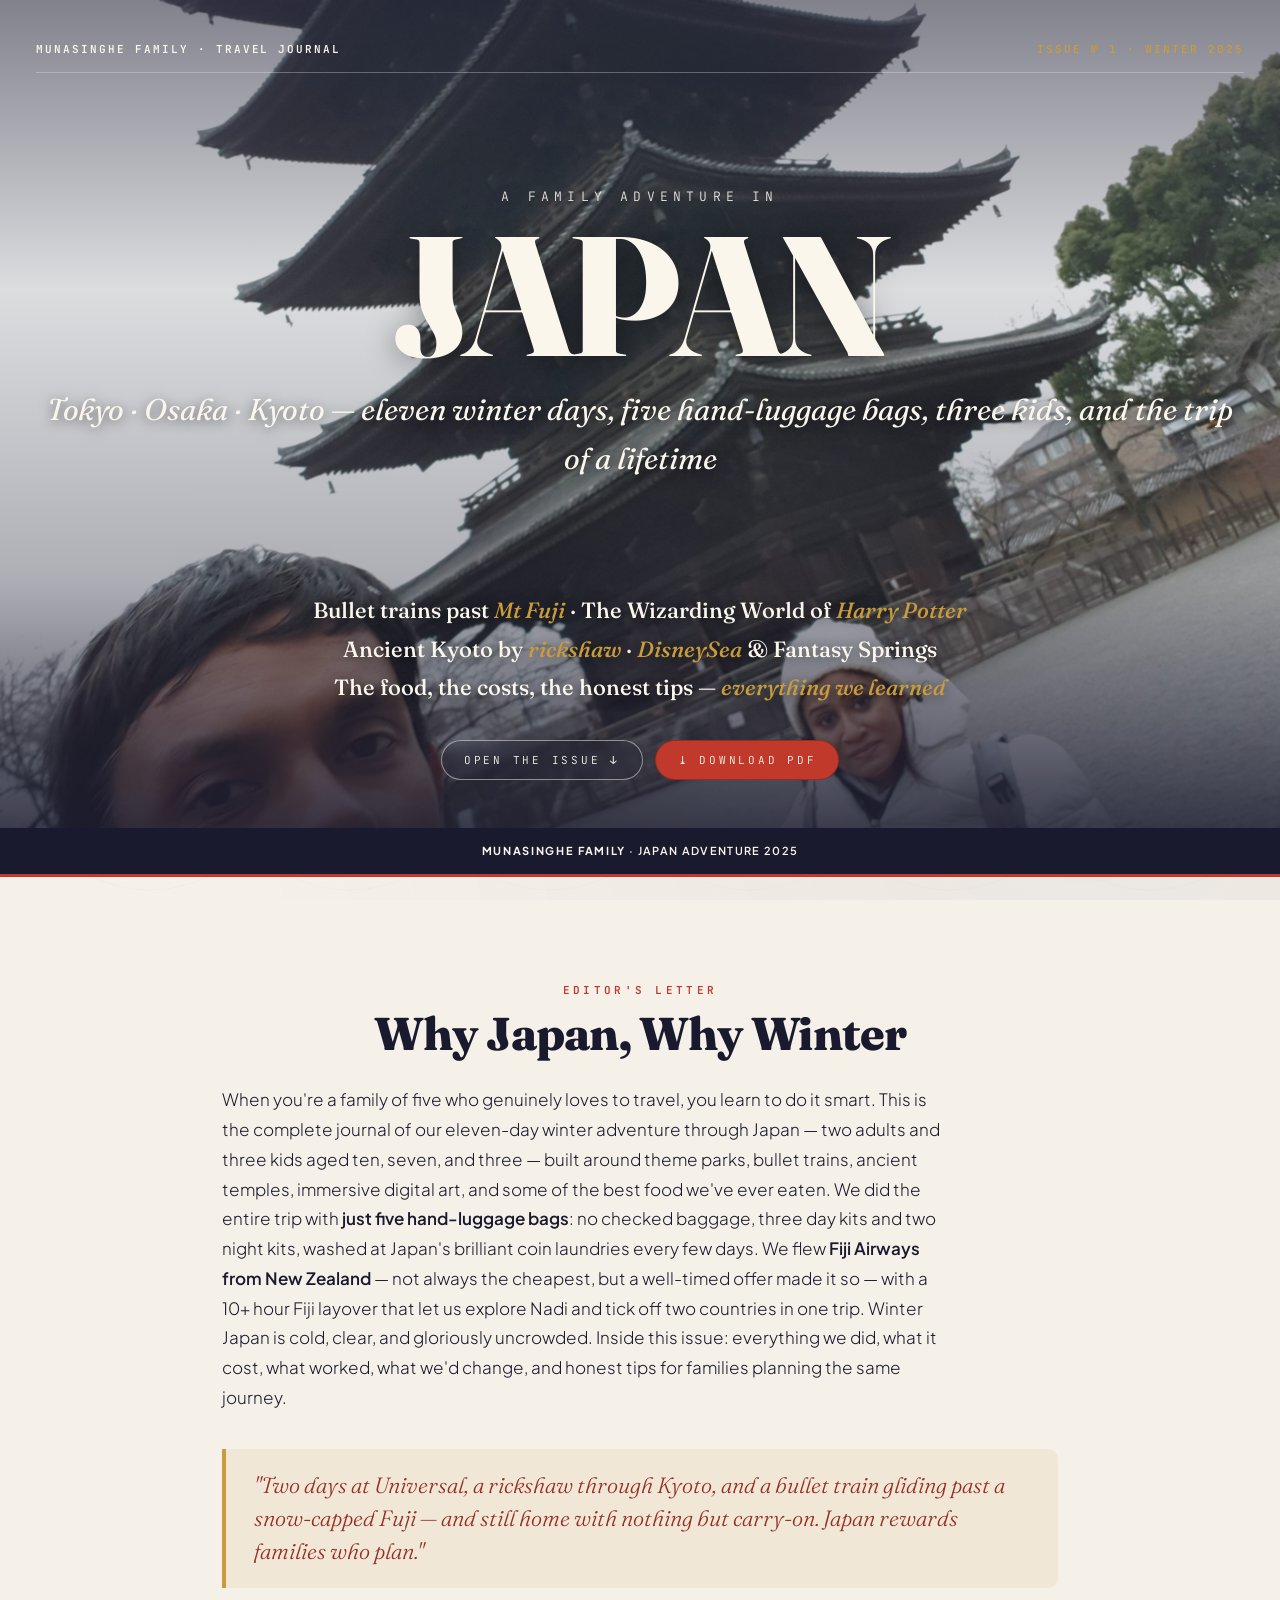
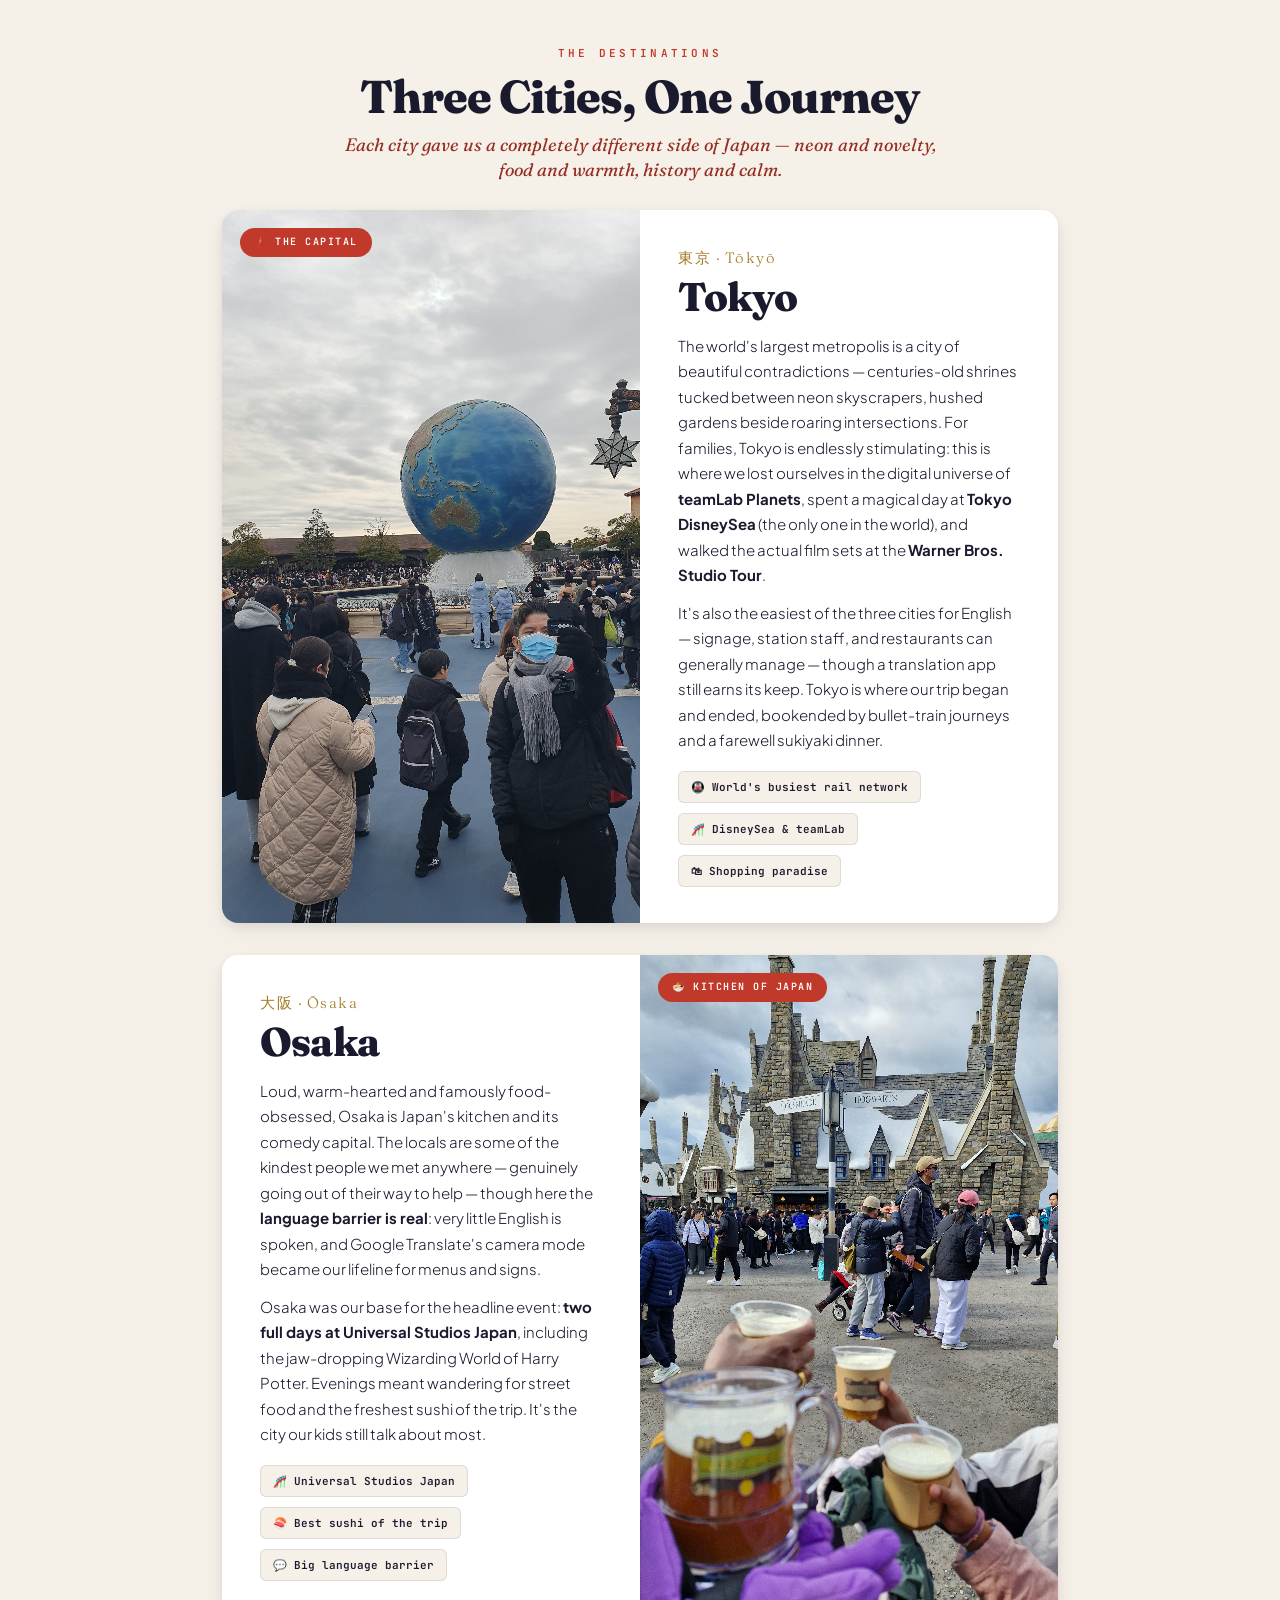
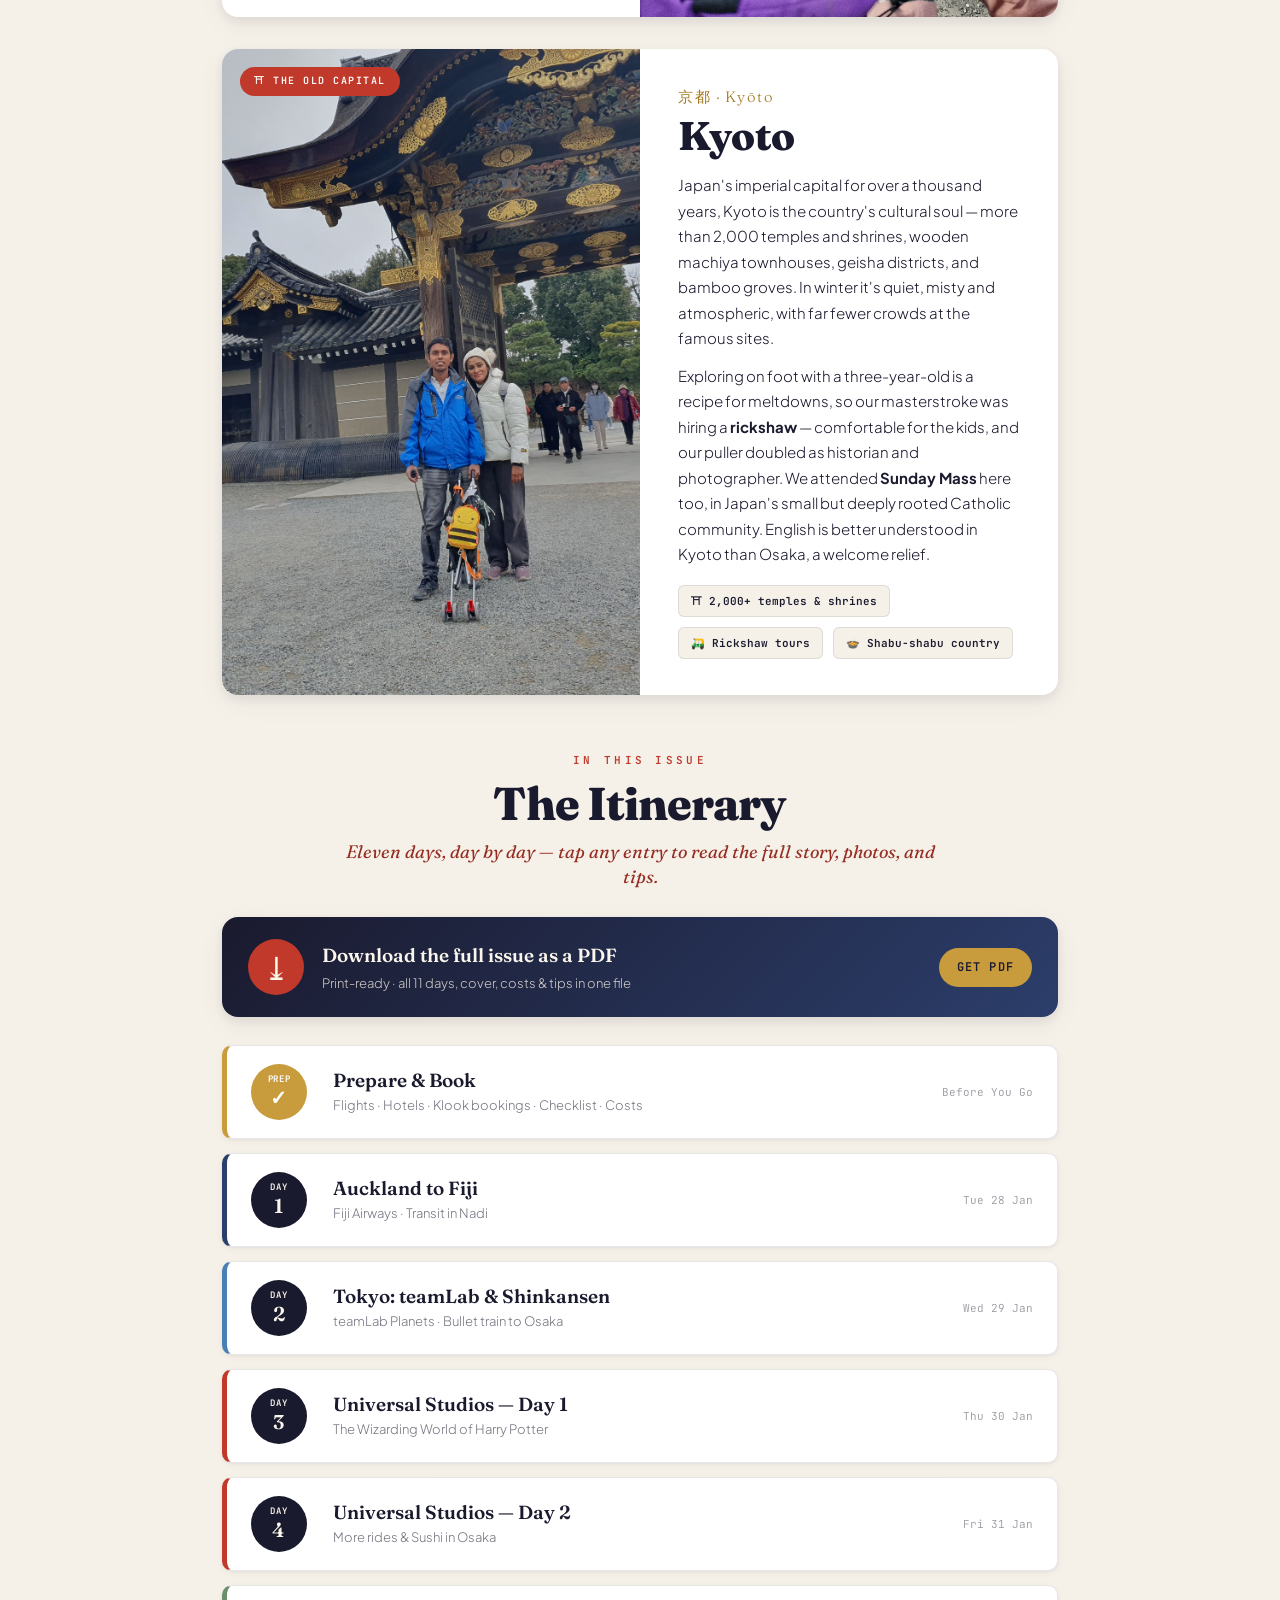
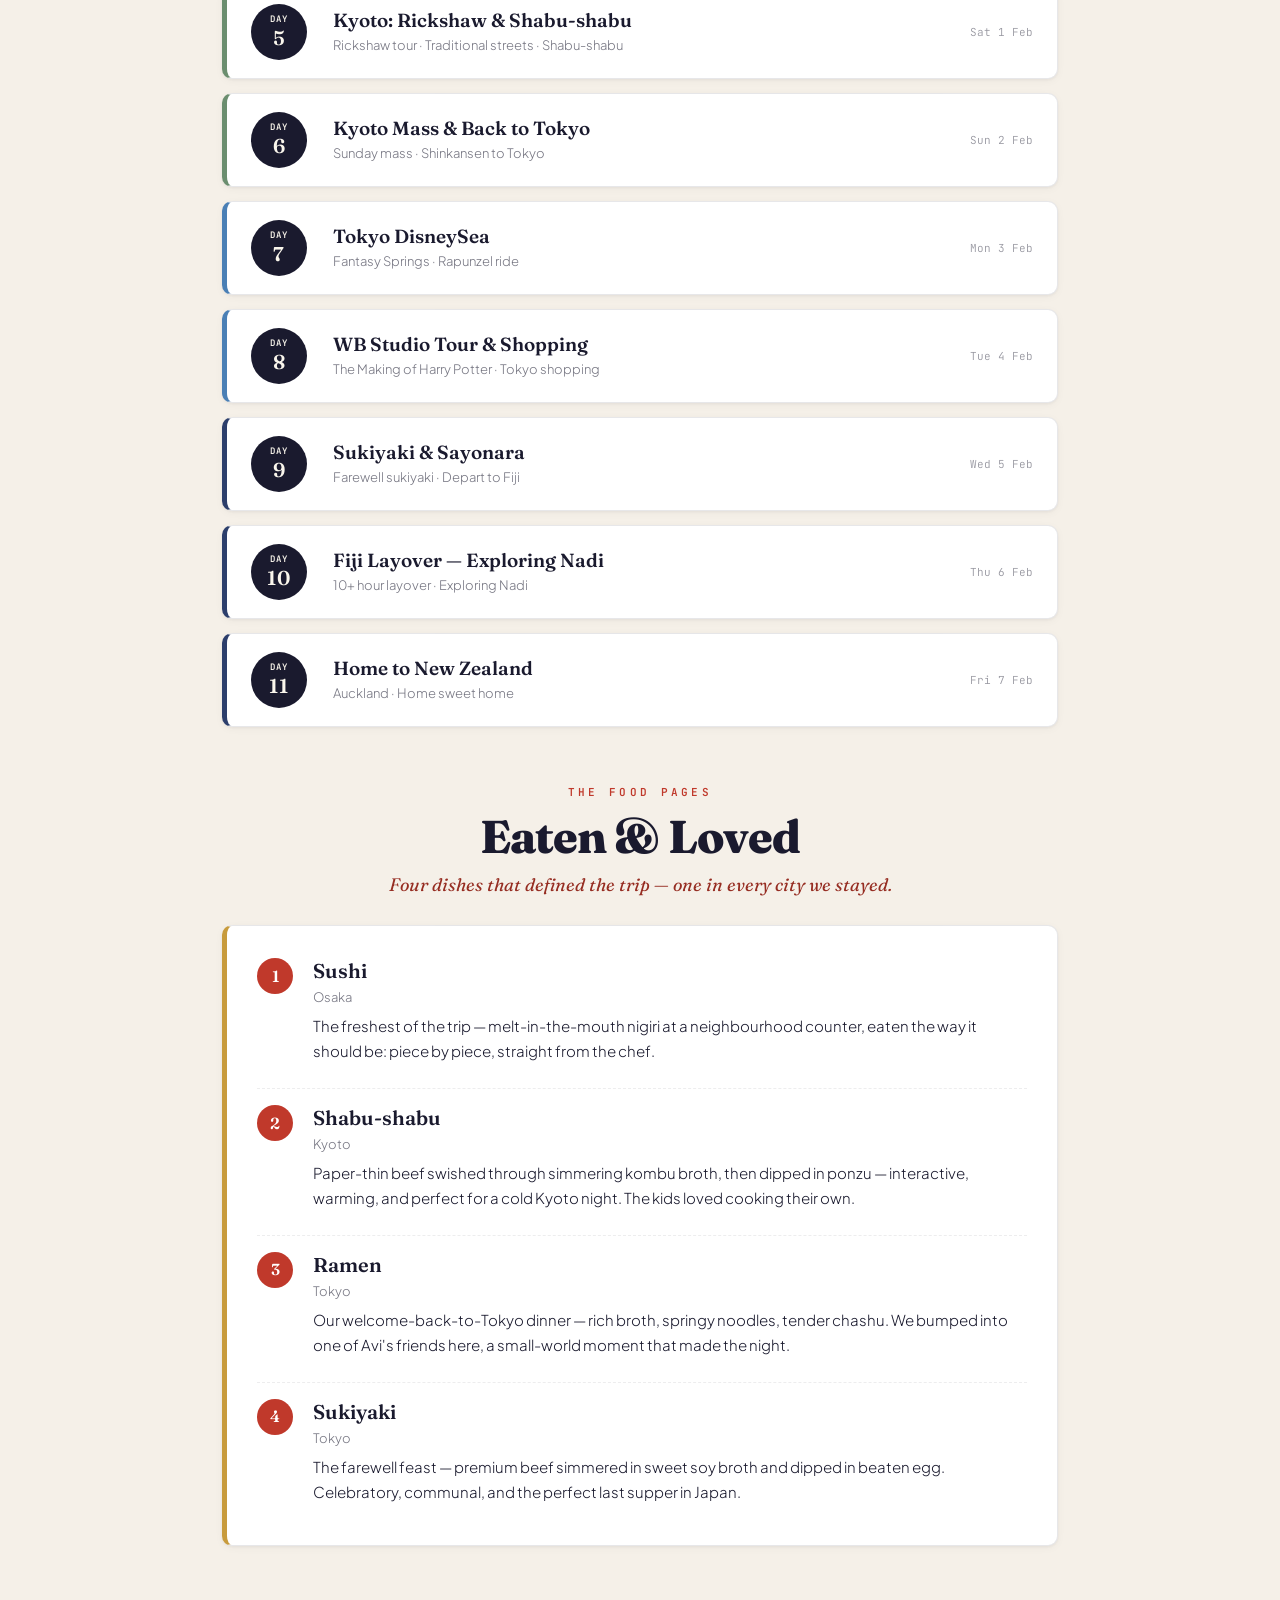
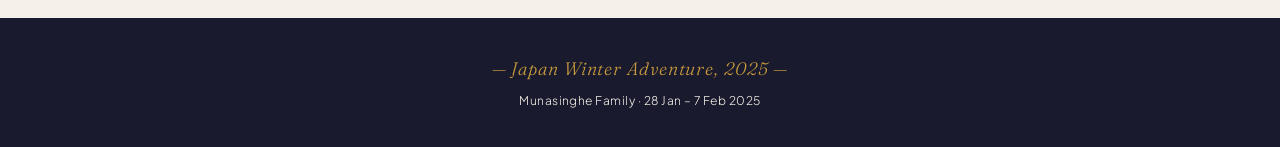
==== commit cf5efb9f: "Add downloadable print-ready PDF + fix cover background - New build_print_edition.py: assembles cove" ====
--- a/Japan/index.html
+++ b/Japan/index.html
@@ -28,7 +28,10 @@
     <div class="cover-line">Bullet trains past <span class="accent">Mt Fuji</span> · The Wizarding World of <span class="accent">Harry Potter</span></div>
     <div class="cover-line">Ancient Kyoto by <span class="accent">rickshaw</span> · <span class="accent">DisneySea</span> &amp; Fantasy Springs</div>
     <div class="cover-line">The food, the costs, the honest tips — <span class="accent">everything we learned</span></div>
-    <a href="#contents" class="cover-scroll">Open the Issue ↓</a>
+    <div class="cover-actions">
+      <a href="#contents" class="cover-scroll">Open the Issue ↓</a>
+      <a href="japan-trip-2025.pdf" class="cover-scroll cover-pdf" download>⤓ Download PDF</a>
+    </div>
   </div>
 </div>
 
@@ -114,6 +117,15 @@
     <div class="lede">Eleven days, day by day — tap any entry to read the full story, photos, and tips.</div>
   </div>
 
+  <a href="japan-trip-2025.pdf" class="pdf-banner" download>
+    <div class="pdf-banner-icon">⤓</div>
+    <div class="pdf-banner-text">
+      <strong>Download the full issue as a PDF</strong>
+      <span>Print-ready · all 11 days, cover, costs &amp; tips in one file</span>
+    </div>
+    <div class="pdf-banner-cta">Get PDF</div>
+  </a>
+
   <div class="day-grid">
 
     <a href="prepare.html" class="day-card" style="border-left: 5px solid var(--gold);">
--- a/Japan/styles.css
+++ b/Japan/styles.css
@@ -351,17 +351,22 @@
   padding: 40px 36px 48px;
   overflow: hidden;
   color: var(--cream);
-}
-.cover-bg {
+  background: linear-gradient(150deg, #1a1a2e 0%, #2c3e6b 55%, #962d22 100%);
+}
+.cover > * { position: relative; z-index: 1; }
+.cover .cover-bg {
   position: absolute; inset: 0; z-index: 0;
   background-size: cover; background-position: center;
 }
-.cover-bg::after {
-  content: ''; position: absolute; inset: 0;
+.cover .cover-bg img {
+  position: absolute; inset: 0; width: 100%; height: 100%;
+  object-fit: cover;
+}
+.cover .cover-bg::after {
+  content: ''; position: absolute; inset: 0; z-index: 1;
   background:
     linear-gradient(180deg, rgba(26,26,46,0.55) 0%, rgba(26,26,46,0.15) 35%, rgba(26,26,46,0.35) 70%, rgba(26,26,46,0.85) 100%);
 }
-.cover > * { position: relative; z-index: 1; }
 
 /* Cover top strip */
 .cover-top {
@@ -414,6 +419,39 @@
   background: rgba(26,26,46,0.2);
 }
 .cover-scroll:hover { background: var(--cream); color: var(--ink); border-color: var(--cream); }
+.cover-actions { display: flex; gap: 12px; justify-content: center; flex-wrap: wrap; margin-top: 28px; }
+.cover-actions .cover-scroll { margin-top: 0; }
+.cover-pdf { background: var(--vermillion); border-color: var(--vermillion-deep); }
+.cover-pdf:hover { background: var(--gold); border-color: var(--gold-deep); color: var(--ink); }
+
+/* PDF download banner */
+.pdf-banner {
+  display: flex; align-items: center; gap: 18px;
+  background: linear-gradient(135deg, var(--ink), var(--indigo));
+  color: var(--cream); text-decoration: none;
+  border-radius: var(--radius-lg); padding: 22px 26px;
+  margin-bottom: 28px; box-shadow: var(--shadow-md);
+  transition: transform 0.2s, box-shadow 0.2s;
+}
+.pdf-banner:hover { transform: translateY(-2px); box-shadow: var(--shadow-lg); }
+.pdf-banner-icon {
+  font-size: 32px; width: 56px; height: 56px; flex-shrink: 0;
+  display: flex; align-items: center; justify-content: center;
+  background: var(--vermillion); border-radius: 50%;
+}
+.pdf-banner-text { display: flex; flex-direction: column; flex: 1; }
+.pdf-banner-text strong { font-family: 'Fraunces', serif; font-size: 19px; font-weight: 600; }
+.pdf-banner-text span { font-size: 13px; opacity: 0.8; margin-top: 2px; }
+.pdf-banner-cta {
+  font-family: 'JetBrains Mono', monospace; font-size: 12px; font-weight: 600;
+  letter-spacing: 0.1em; text-transform: uppercase; white-space: nowrap;
+  background: var(--gold); color: var(--ink);
+  padding: 10px 18px; border-radius: 100px;
+}
+@media (max-width: 700px) {
+  .pdf-banner { flex-direction: column; text-align: center; padding: 22px; }
+  .pdf-banner-text { align-items: center; }
+}
 
 /* ═══════════════════════════════════
    Section heading (editorial)
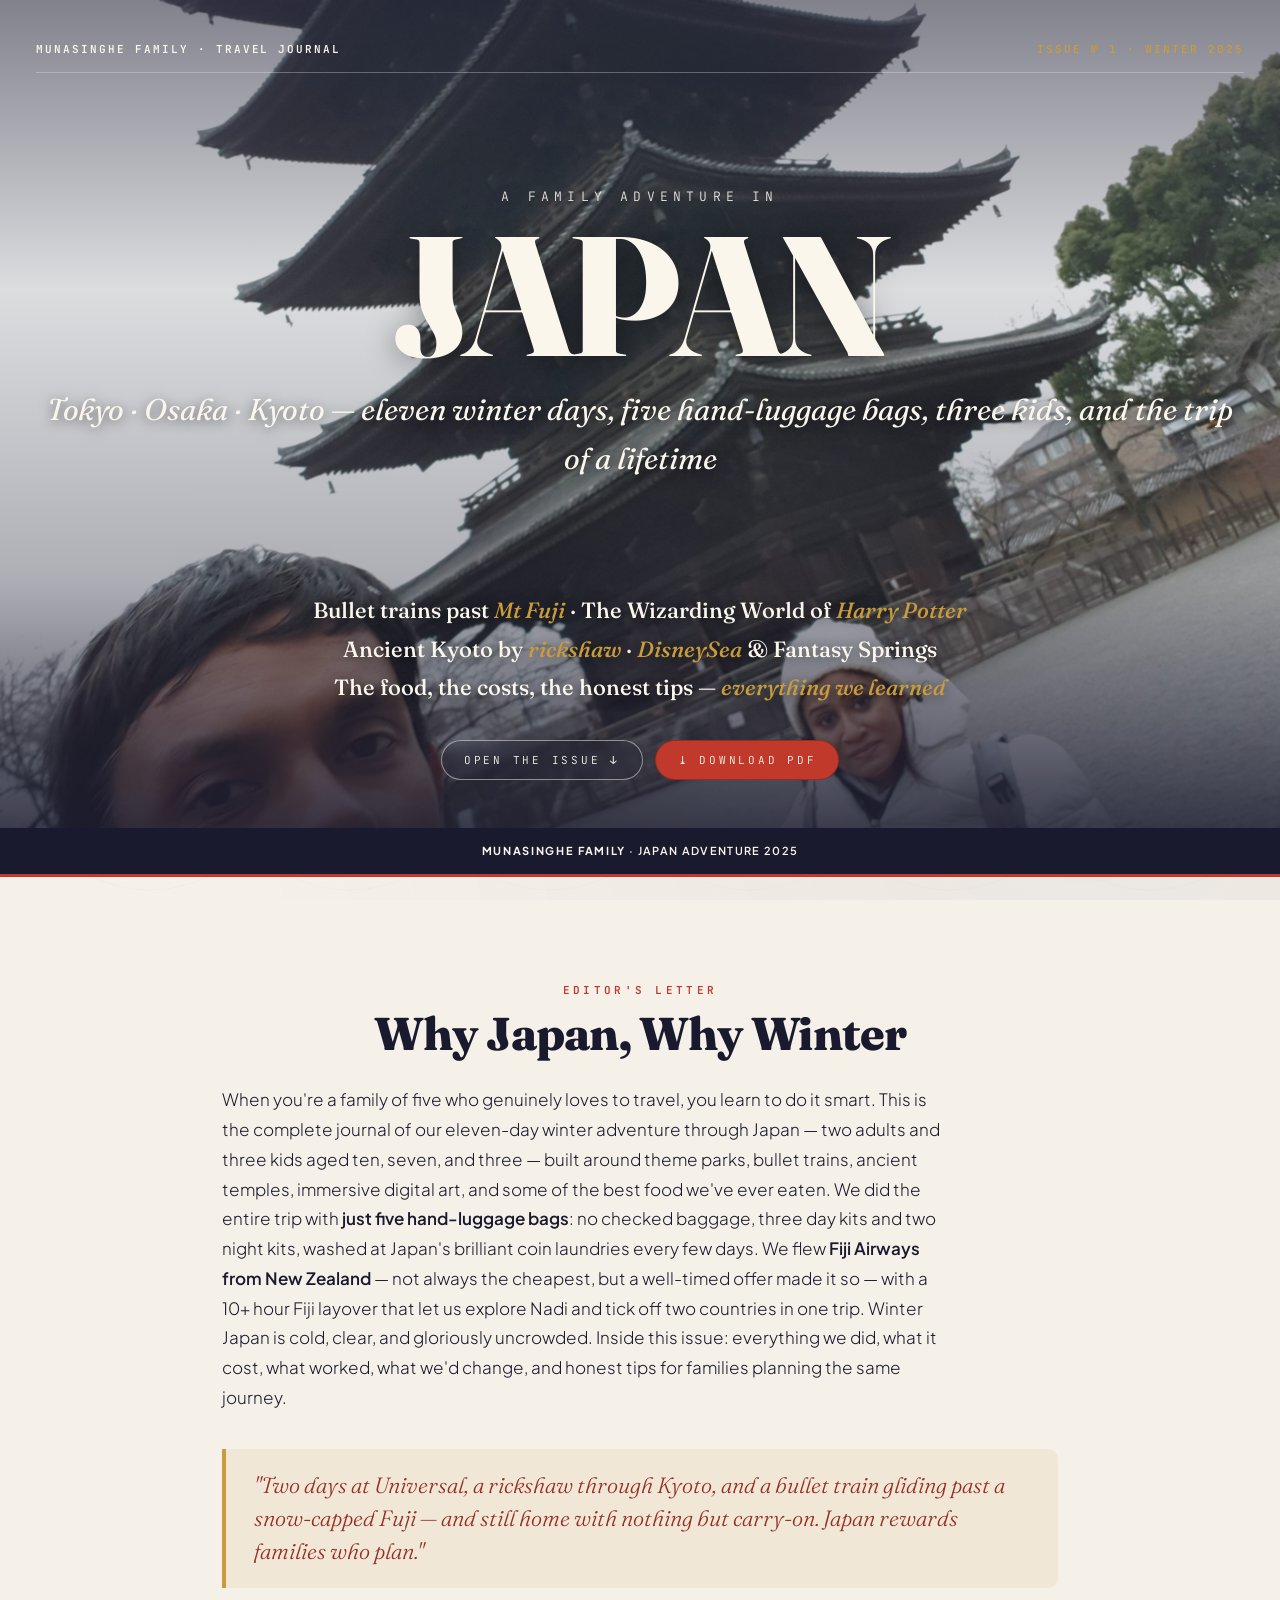
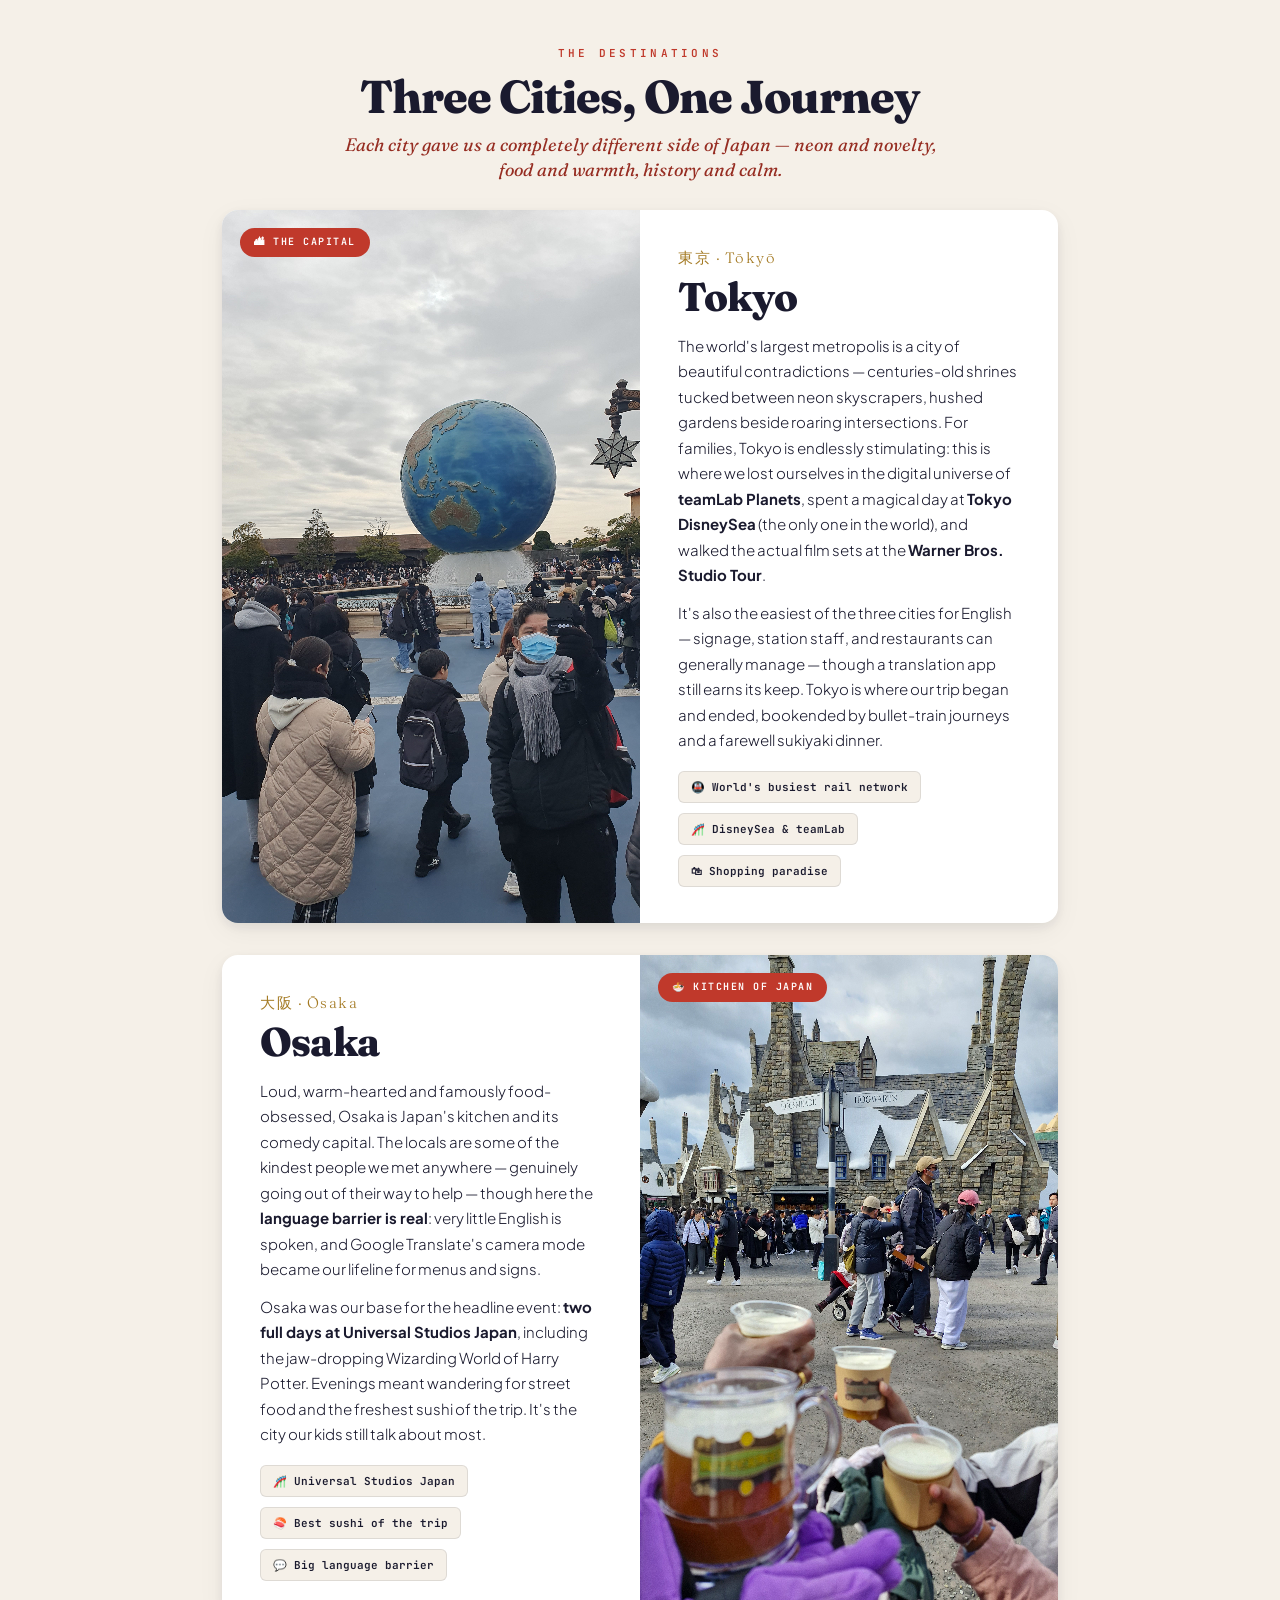
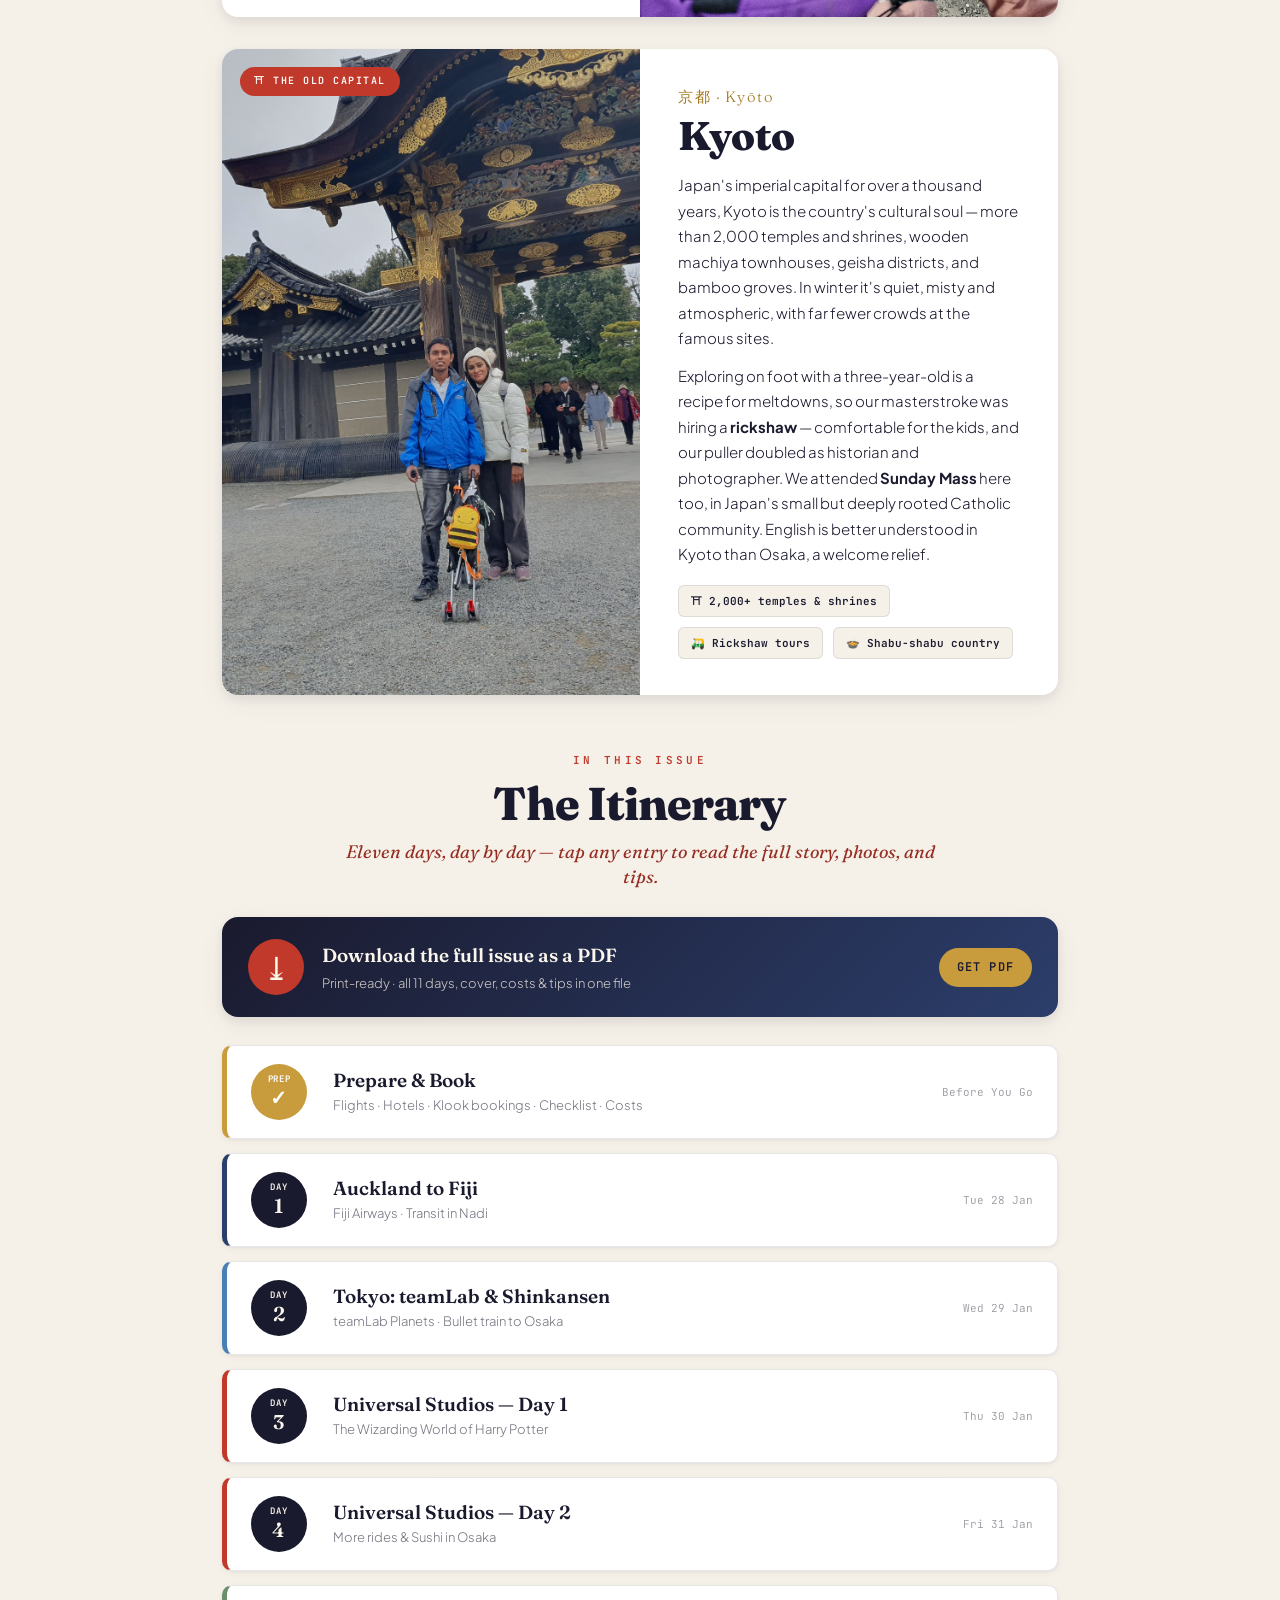
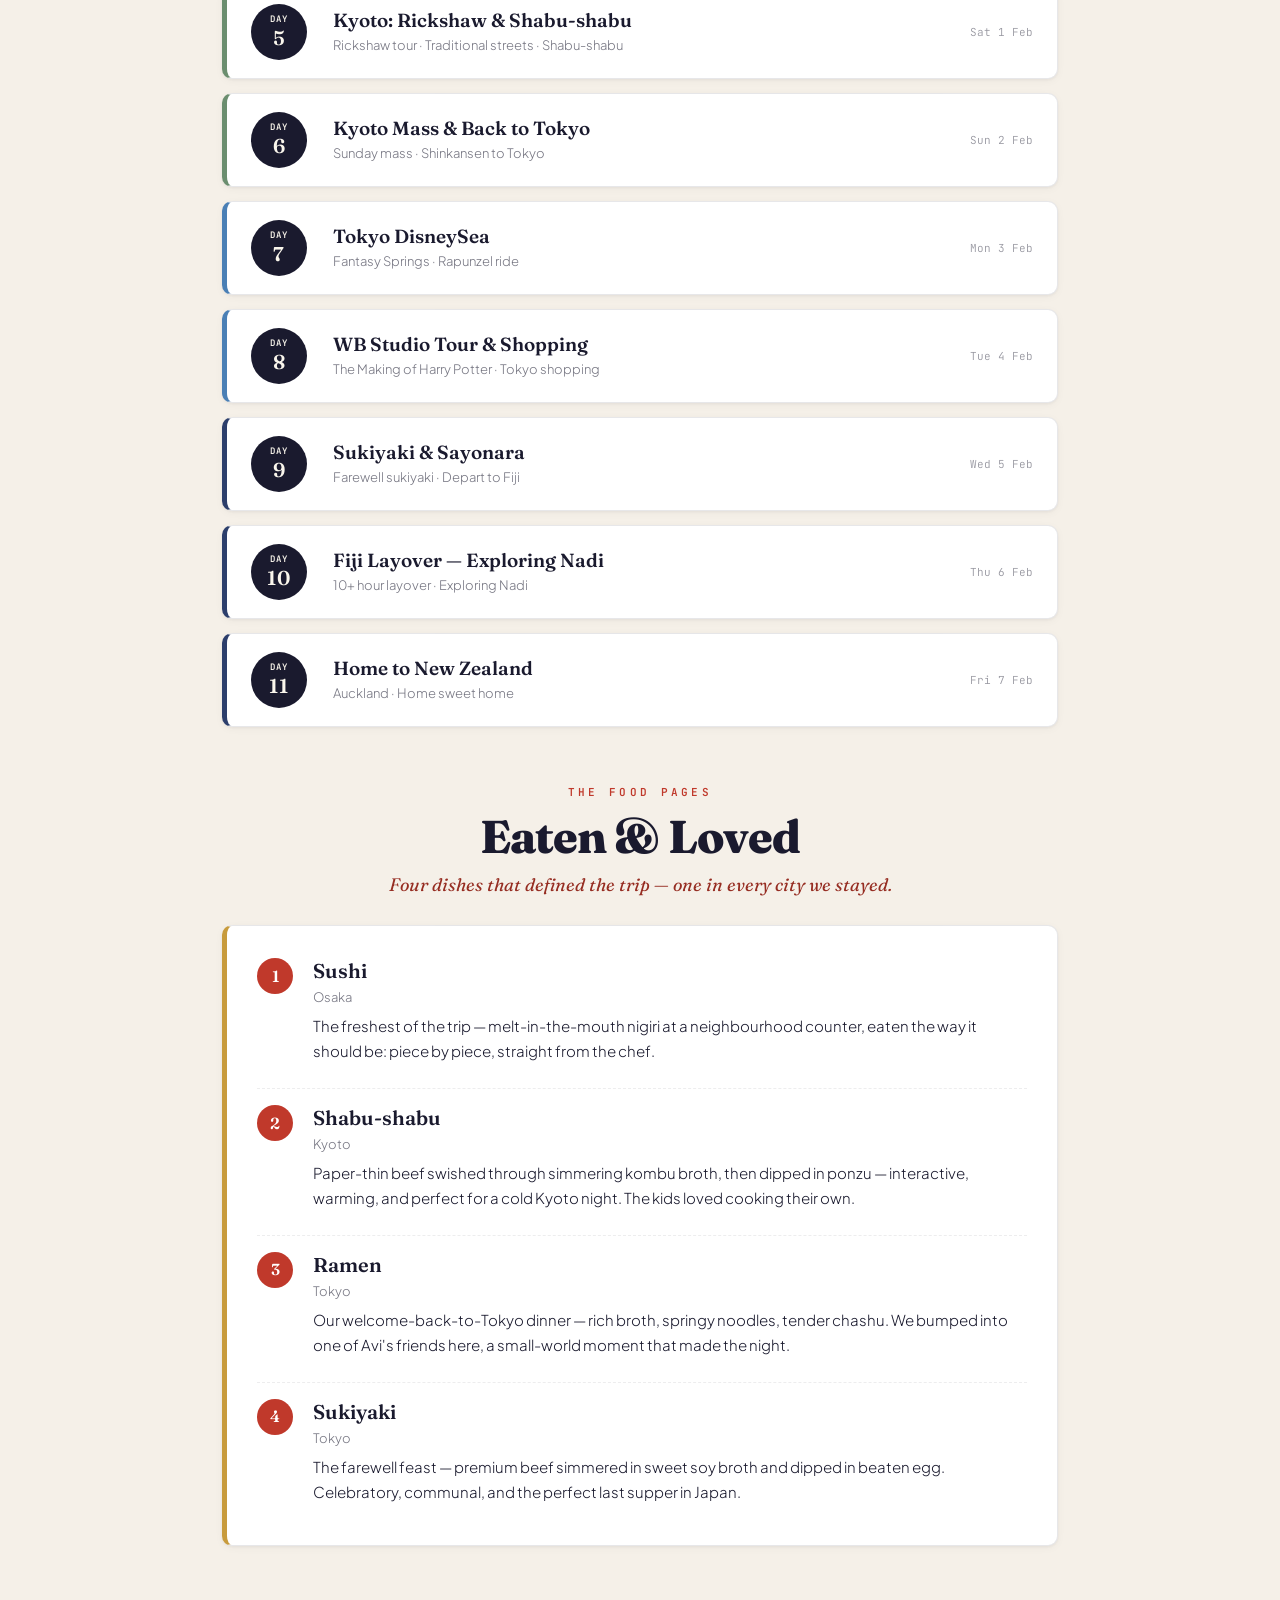
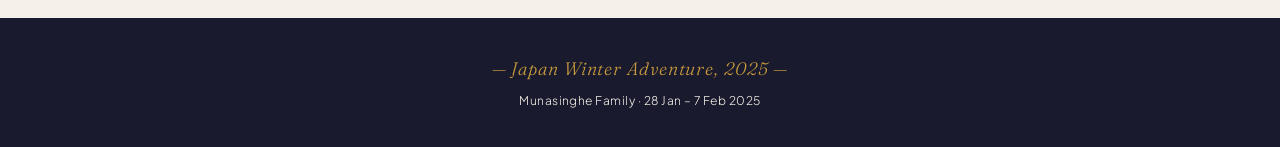
==== commit cb97d8e4: "PDF polish: reduce empty-page gaps + swap Tokyo Tower emoji - Let long text cards flow across page b" ====
--- a/Japan/index.html
+++ b/Japan/index.html
@@ -59,7 +59,7 @@
   <!-- Tokyo -->
   <div class="city-feature">
     <div class="city-img" style="background-image: url('images/day07-disneysea-globe.jpg');">
-      <span class="city-tag">🗼 The Capital</span>
+      <span class="city-tag">🏙 The Capital</span>
     </div>
     <div class="city-body">
       <div class="city-jp">東京 · Tōkyō</div>
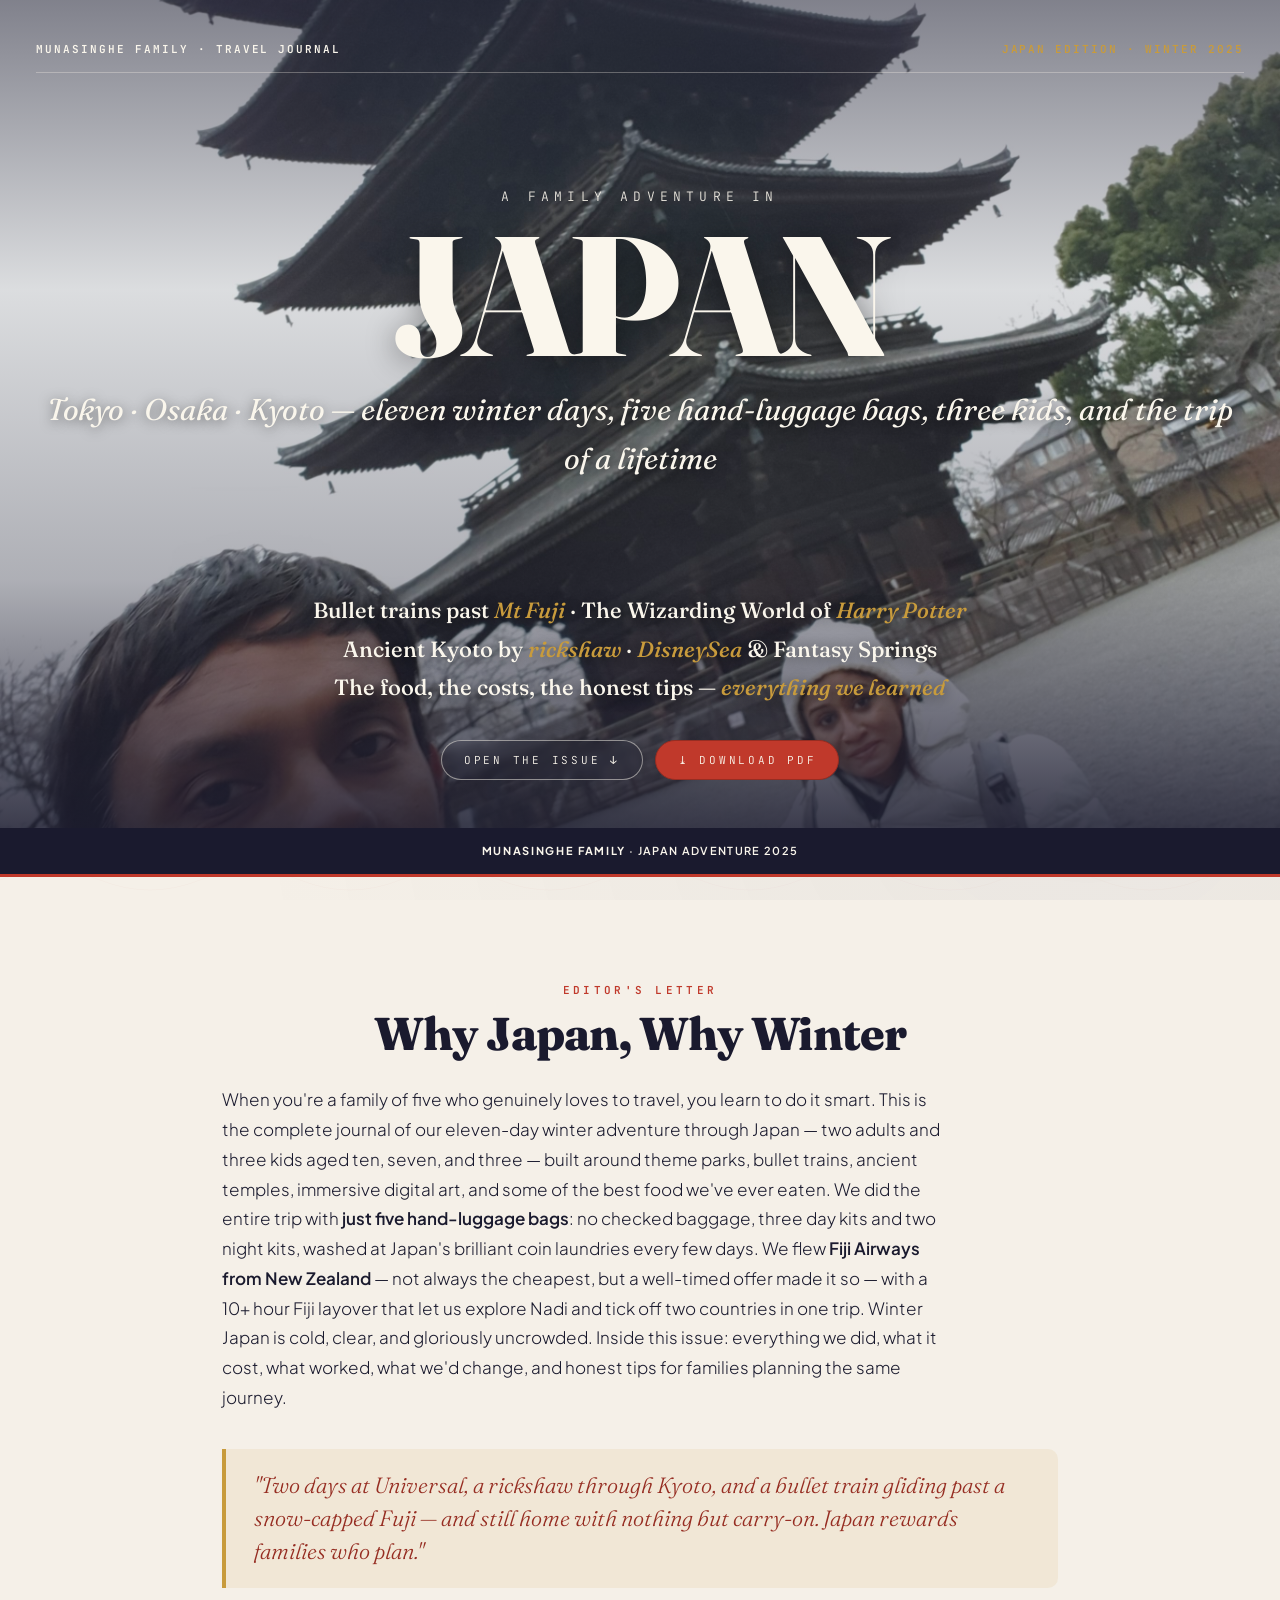
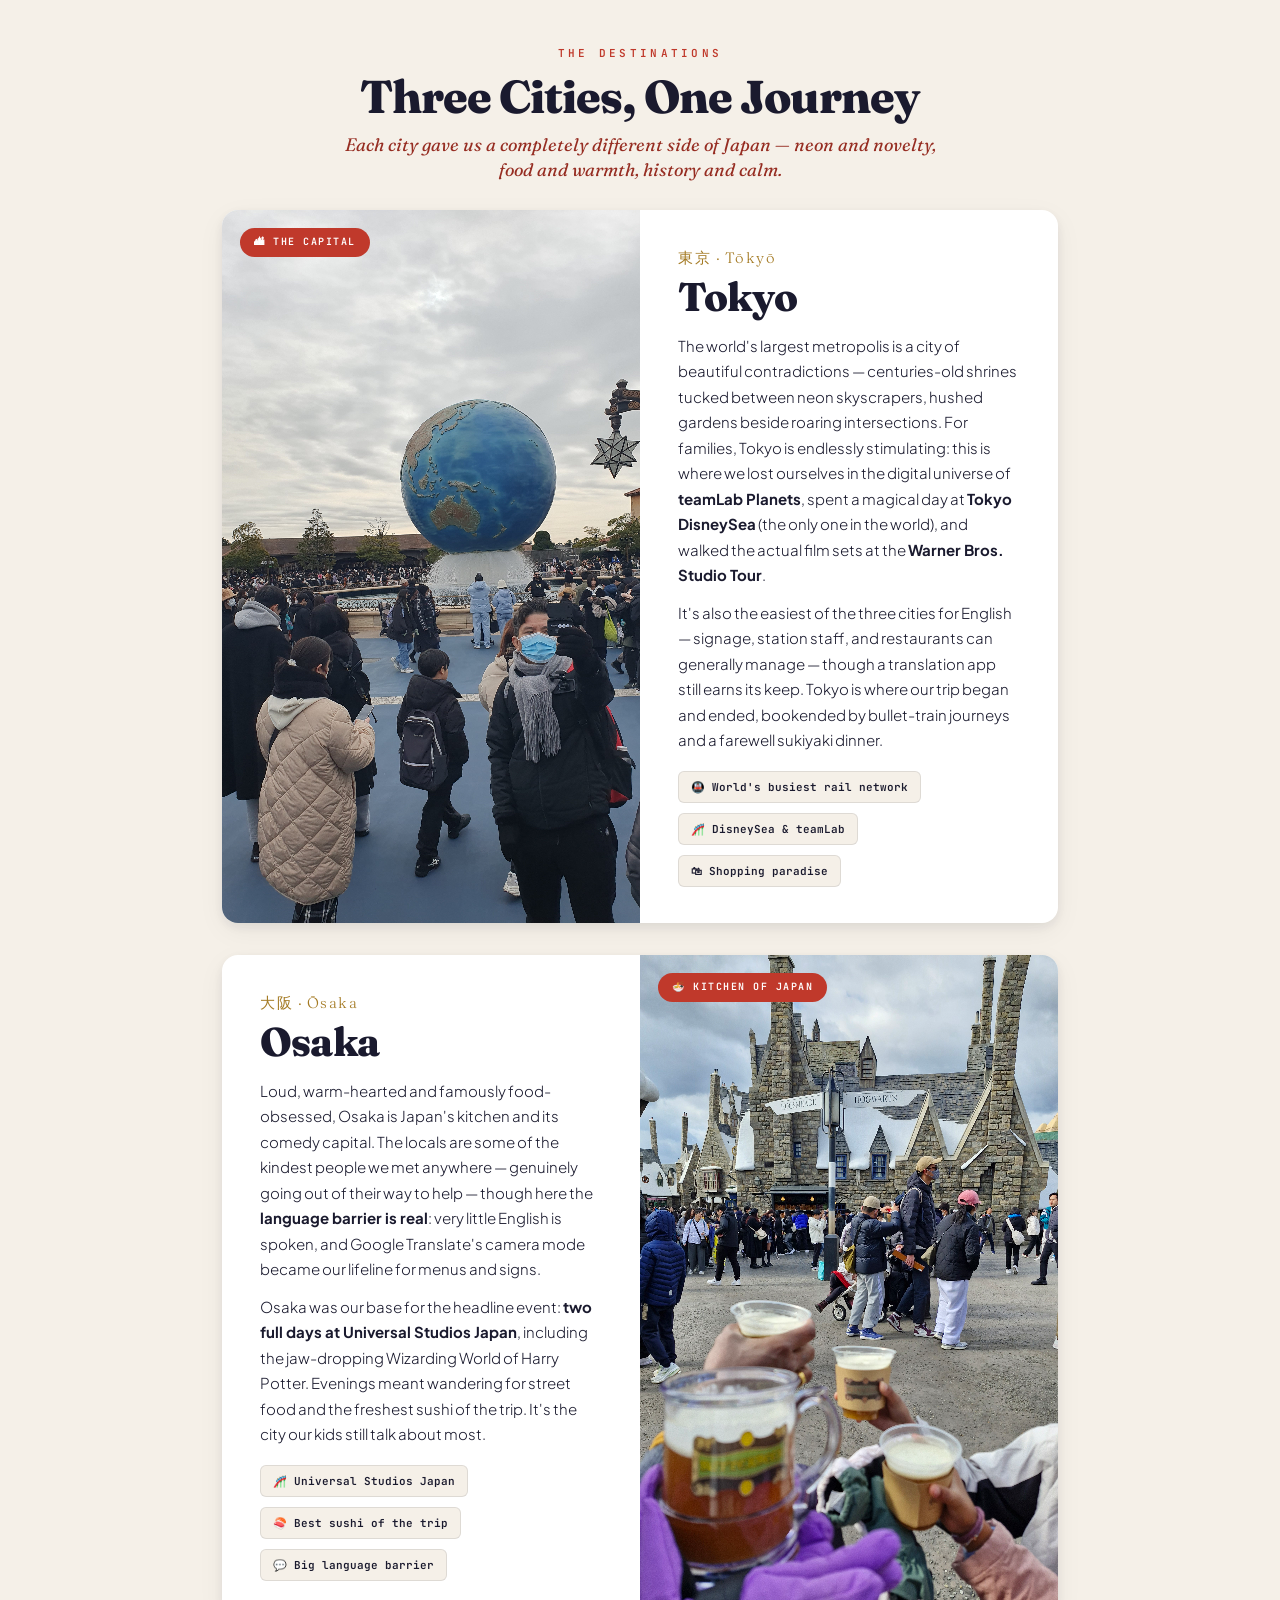
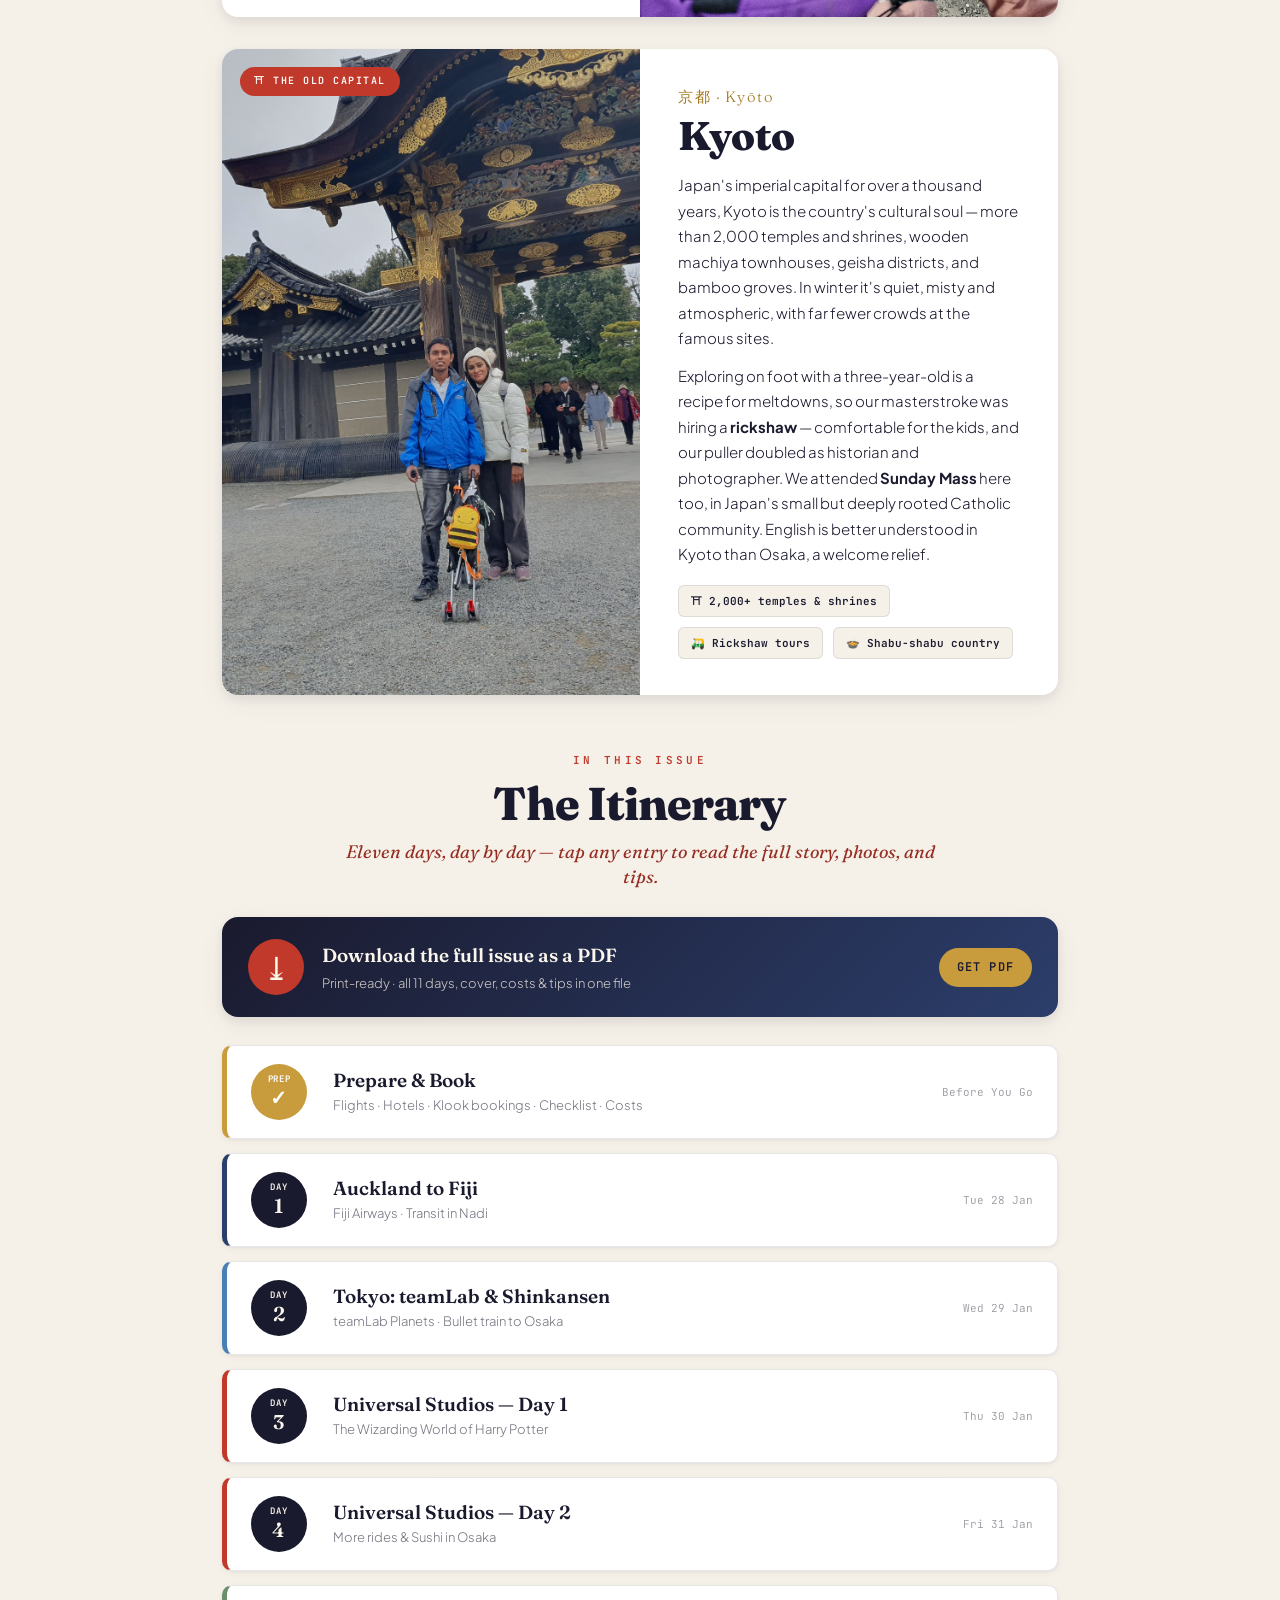
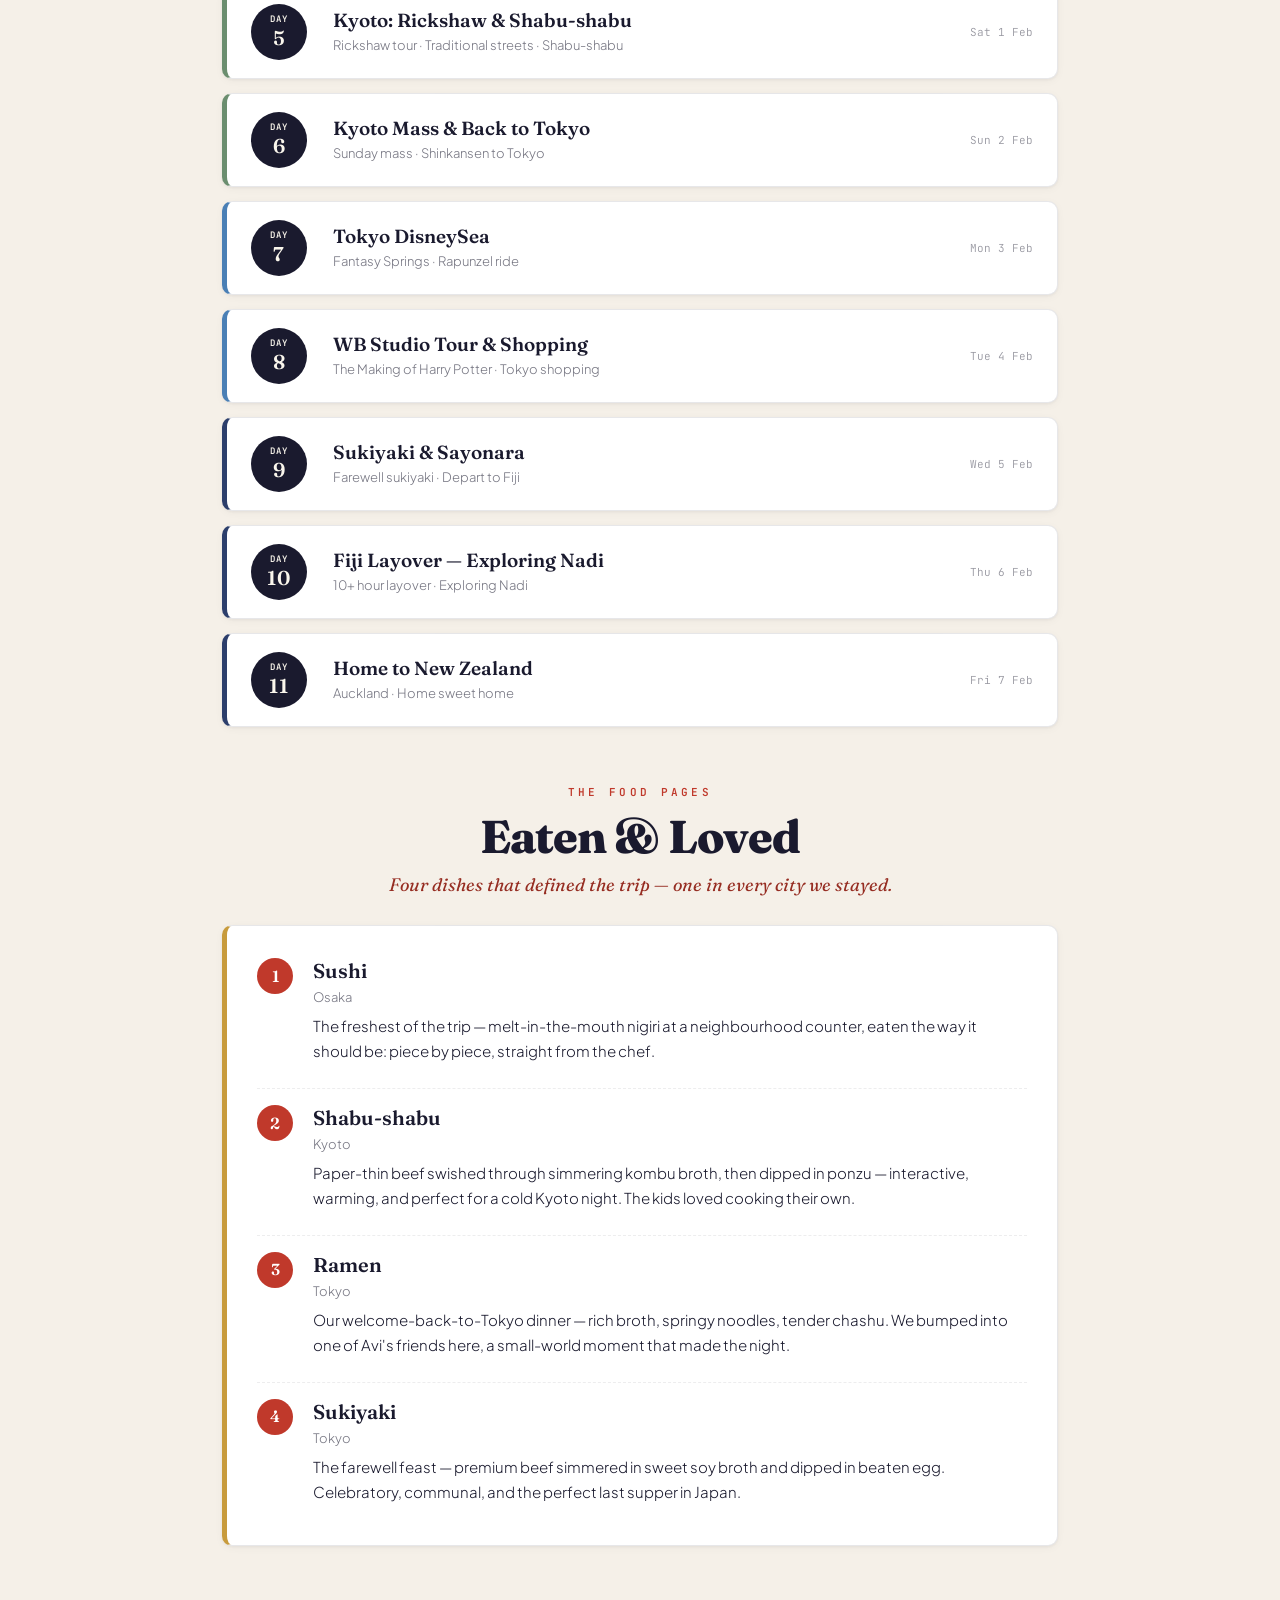
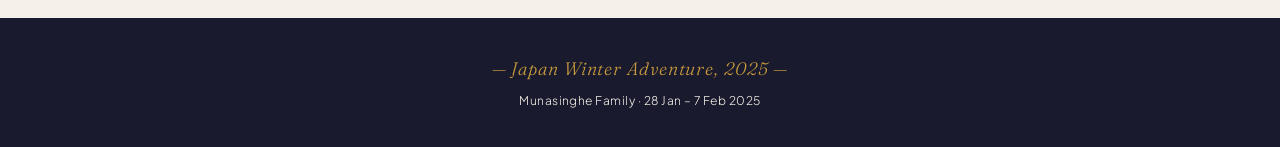
==== commit 5f7d069e: "Cover: replace "Issue No 1" with "Japan Edition · Winter 2025" Destination+date labelling scales as " ====
--- a/Japan/index.html
+++ b/Japan/index.html
@@ -15,7 +15,7 @@
 
   <div class="cover-top">
     <span>Munasinghe Family · Travel Journal</span>
-    <span class="issue">Issue № 1 · Winter 2025</span>
+    <span class="issue">Japan Edition · Winter 2025</span>
   </div>
 
   <div class="cover-masthead">
